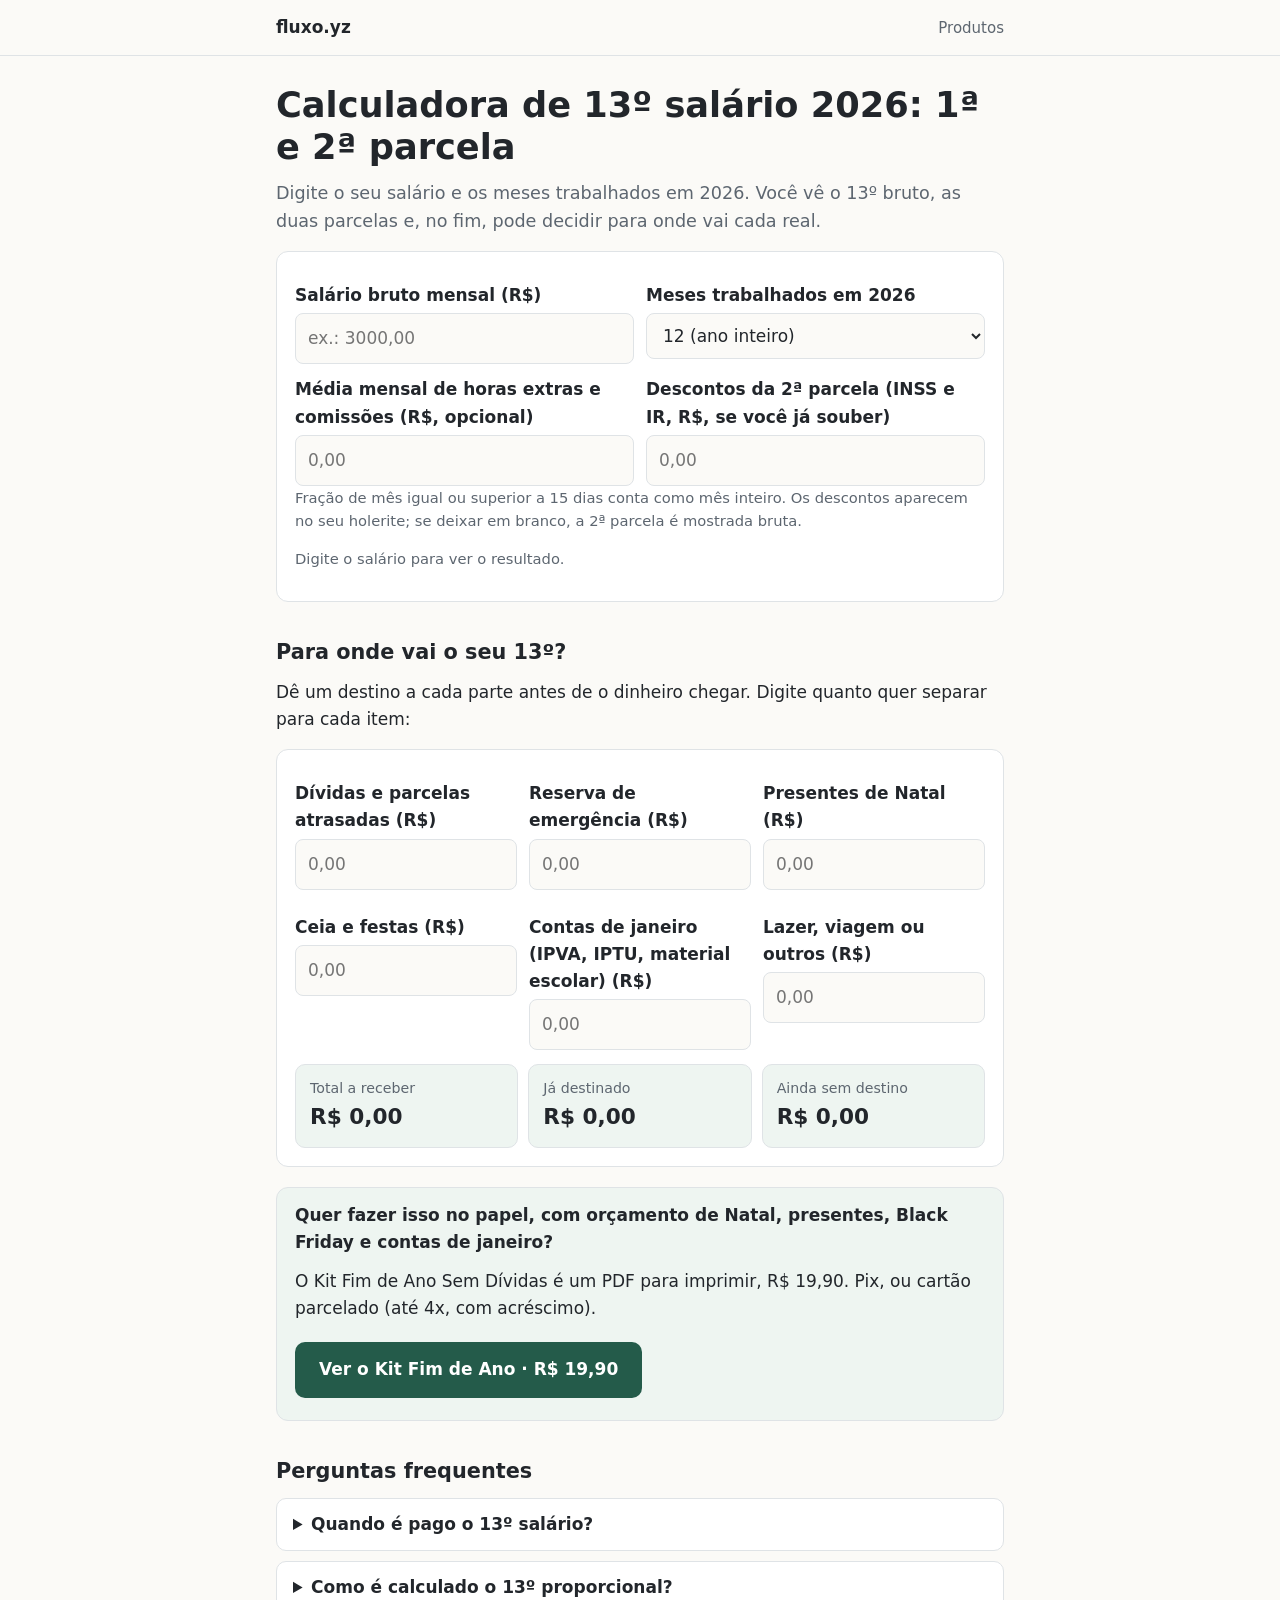
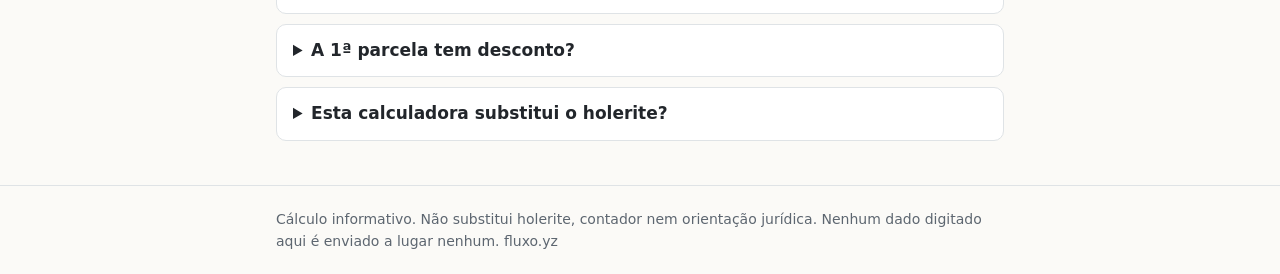
==== fluxo-yz/calculadora-13o-salario/index.html @ 0020564c "Publish fluxo.yz storefront: calculadora-13o-salario/index.html" ====
<!doctype html>
<html lang="pt-BR">
<head>
<meta charset="utf-8">
<meta name="viewport" content="width=device-width,initial-scale=1">
<title>Calculadora de 13º Salário 2026: 1ª e 2ª parcela | fluxo.yz</title>
<meta name="description" content="Calcule o seu 13º salário de 2026: valor bruto proporcional, 1ª parcela (até 30 de novembro) e 2ª parcela (até 20 de dezembro). Depois, decida para onde vai cada real.">
<link rel="canonical" href="https://studiozanoni.github.io/fluxo-yz/calculadora-13o-salario/">
<meta property="og:type" content="website"><meta property="og:locale" content="pt_BR">
<meta property="og:title" content="Calculadora de 13º Salário 2026: 1ª e 2ª parcela">
<meta property="og:description" content="Calcule o 13º, veja as duas parcelas e decida para onde vai cada real antes de o dinheiro chegar.">
<style>
:root{--bg:#fbfaf7;--fg:#22262b;--muted:#5d6670;--line:#dfe3e6;--accent:#245b4a;--accent-fg:#fff;--card:#fff;--soft:#eef5f1;--warn:#8a5a00}
@media (prefers-color-scheme:dark){:root{--bg:#14181a;--fg:#eceff1;--muted:#a9b3ba;--line:#2c3438;--accent:#6fcf9f;--accent-fg:#0b1f16;--card:#1b2124;--soft:#1b2a24;--warn:#e3bf72}}
*{box-sizing:border-box}body{margin:0;background:var(--bg);color:var(--fg);font:17px/1.6 system-ui,-apple-system,"Segoe UI",Roboto,sans-serif}
.wrap{max-width:760px;margin:0 auto;padding:0 16px}header{border-bottom:1px solid var(--line)}
header .wrap{display:flex;gap:16px;align-items:center;justify-content:space-between;padding-top:14px;padding-bottom:14px;flex-wrap:wrap}
header a{color:var(--fg);text-decoration:none;font-weight:700}nav a{font-weight:500;color:var(--muted);margin-left:14px;font-size:15px}
h1{font-size:clamp(1.55rem,4.5vw,2.2rem);line-height:1.2;margin:28px 0 10px}h2{font-size:1.3rem;margin:34px 0 10px}
p{margin:0 0 12px}.lead{font-size:1.1rem;color:var(--muted)}
.card{background:var(--card);border:1px solid var(--line);border-radius:12px;padding:18px;margin:16px 0}
label{display:block;font-weight:600;margin:12px 0 4px}input,select{width:100%;padding:11px 12px;font:inherit;color:var(--fg);background:var(--bg);border:1px solid var(--line);border-radius:8px}
.row{display:grid;gap:12px;grid-template-columns:repeat(auto-fit,minmax(200px,1fr))}
.result{display:grid;gap:10px;grid-template-columns:repeat(auto-fit,minmax(200px,1fr));margin-top:14px}
.res{background:var(--soft);border:1px solid var(--line);border-radius:10px;padding:12px 14px}.res small{display:block;color:var(--muted)}.res b{font-size:1.35rem}
.hint{font-size:.92rem;color:var(--muted)}.warn{color:var(--warn);font-weight:600}
.cta{display:inline-block;background:var(--accent);color:var(--accent-fg);padding:14px 24px;border-radius:10px;font-weight:700;text-decoration:none;margin:8px 0}
.box{background:var(--soft);border:1px solid var(--line);border-radius:12px;padding:14px 18px;margin:20px 0}
details{background:var(--card);border:1px solid var(--line);border-radius:10px;padding:12px 16px;margin-bottom:10px}summary{cursor:pointer;font-weight:600}
footer{border-top:1px solid var(--line);margin-top:44px;padding:22px 0;color:var(--muted);font-size:14px}
</style>
<script type="application/ld+json">{"@context":"https://schema.org","@type":"FAQPage","mainEntity":[
{"@type":"Question","name":"Quando é pago o 13º salário?","acceptedAnswer":{"@type":"Answer","text":"A 1ª parcela pode ser paga entre fevereiro e 30 de novembro. A 2ª parcela deve ser paga até 20 de dezembro."}},
{"@type":"Question","name":"Como calcular o 13º proporcional?","acceptedAnswer":{"@type":"Answer","text":"Divide-se o salário por 12 e multiplica-se pelo número de meses trabalhados no ano. Fração igual ou superior a 15 dias conta como mês inteiro."}},
{"@type":"Question","name":"A 1ª parcela tem desconto?","acceptedAnswer":{"@type":"Answer","text":"Não. A 1ª parcela corresponde a metade do valor bruto, sem descontos de INSS ou imposto de renda. Os descontos incidem na 2ª parcela."}}]}</script>
</head>
<body>
<header><div class="wrap"><a href="../">fluxo.yz</a><nav><a href="../produtos/">Produtos</a></nav></div></header>
<main class="wrap">
<h1>Calculadora de 13º salário 2026: 1ª e 2ª parcela</h1>
<p class="lead">Digite o seu salário e os meses trabalhados em 2026. Você vê o 13º bruto, as duas parcelas e, no fim, pode decidir para onde vai cada real.</p>

<div class="card" id="calc">
  <div class="row">
    <div><label for="sal">Salário bruto mensal (R$)</label><input id="sal" inputmode="decimal" placeholder="ex.: 3000,00"></div>
    <div><label for="mes">Meses trabalhados em 2026</label>
      <select id="mes"></select></div>
  </div>
  <div class="row">
    <div><label for="var">Média mensal de horas extras e comissões (R$, opcional)</label><input id="var" inputmode="decimal" placeholder="0,00"></div>
    <div><label for="desc">Descontos da 2ª parcela (INSS e IR, R$, se você já souber)</label><input id="desc" inputmode="decimal" placeholder="0,00"></div>
  </div>
  <p class="hint">Fração de mês igual ou superior a 15 dias conta como mês inteiro. Os descontos aparecem no seu holerite; se deixar em branco, a 2ª parcela é mostrada bruta.</p>
  <div class="result" id="res" aria-live="polite"></div>
</div>

<h2>Para onde vai o seu 13º?</h2>
<p>Dê um destino a cada parte antes de o dinheiro chegar. Digite quanto quer separar para cada item:</p>
<div class="card" id="alloc">
  <div class="row" id="items"></div>
  <div class="result" id="allocres" aria-live="polite"></div>
</div>

<div class="box">
  <p><strong>Quer fazer isso no papel, com orçamento de Natal, presentes, Black Friday e contas de janeiro?</strong></p>
  <p>O Kit Fim de Ano Sem Dívidas é um PDF para imprimir, R$ 19,90. Pix, ou cartão parcelado (até 4x, com acréscimo).</p>
  <a class="cta" href="https://pay.kiwify.com.br/gpDDOzI?utm_source=calculadora&utm_medium=site&utm_campaign=13o-2026&utm_content=resultado">Ver o Kit Fim de Ano · R$ 19,90</a>
</div>

<h2>Perguntas frequentes</h2>
<details><summary>Quando é pago o 13º salário?</summary><p>A 1ª parcela pode ser paga entre fevereiro e 30 de novembro. A 2ª parcela deve ser paga até 20 de dezembro.</p></details>
<details><summary>Como é calculado o 13º proporcional?</summary><p>Divide-se o salário por 12 e multiplica-se pelos meses trabalhados no ano. Fração de 15 dias ou mais conta como mês inteiro.</p></details>
<details><summary>A 1ª parcela tem desconto?</summary><p>Não. Ela é metade do valor bruto, sem INSS nem imposto de renda. Os descontos entram na 2ª parcela.</p></details>
<details><summary>Esta calculadora substitui o holerite?</summary><p>Não. Ela mostra valores brutos e usa os descontos que você informar. O valor oficial é o do seu holerite ou do contador.</p></details>
</main>
<footer><div class="wrap">Cálculo informativo. Não substitui holerite, contador nem orientação jurídica. Nenhum dado digitado aqui é enviado a lugar nenhum. fluxo.yz</div></footer>
<script>
(function(){
var $=function(i){return document.getElementById(i)};
var fmt=function(v){return v.toLocaleString('pt-BR',{style:'currency',currency:'BRL'})};
var num=function(s){s=(s||'').toString().trim().replace(/[^0-9.,]/g,'');if(s.indexOf(',')>-1){s=s.replace(/\./g,'').replace(',','.')}else if(/^\d{1,3}(\.\d{3})+$/.test(s)){s=s.replace(/\./g,'')}var n=parseFloat(s);return isNaN(n)||n<0?0:n};
var sel=$('mes');for(var m=12;m>=1;m--){var o=document.createElement('option');o.value=m;o.textContent=m+(m===12?' (ano inteiro)':m===1?' mês':' meses');sel.appendChild(o)}
function calc(){
  var base=num($('sal').value)+num($('var').value), meses=parseInt($('mes').value,10);
  var bruto=base/12*meses, p1=bruto/2, p2b=bruto-p1, d=Math.min(num($('desc').value),p2b), p2l=p2b-d, total=p1+p2l;
  $('res').innerHTML=base>0?
    '<div class="res"><small>13º bruto</small><b>'+fmt(bruto)+'</b></div>'+
    '<div class="res"><small>1ª parcela (até 30/11, sem descontos)</small><b>'+fmt(p1)+'</b></div>'+
    '<div class="res"><small>2ª parcela (até 20/12)'+(d>0?', após descontos':', bruta')+'</small><b>'+fmt(p2l)+'</b></div>'+
    '<div class="res"><small>Total a receber</small><b>'+fmt(total)+'</b></div>':
    '<p class="hint">Digite o salário para ver o resultado.</p>';
  alloc(total);return total;
}
var names=['Dívidas e parcelas atrasadas','Reserva de emergência','Presentes de Natal','Ceia e festas','Contas de janeiro (IPVA, IPTU, material escolar)','Lazer, viagem ou outros'];
var box=$('items');names.forEach(function(n,i){var d=document.createElement('div');d.innerHTML='<label for="a'+i+'">'+n+' (R$)</label><input id="a'+i+'" inputmode="decimal" placeholder="0,00">';box.appendChild(d)});
function alloc(total){
  var used=0;names.forEach(function(n,i){used+=num($('a'+i).value)});
  var left=total-used;
  $('allocres').innerHTML='<div class="res"><small>Total a receber</small><b>'+fmt(total)+'</b></div><div class="res"><small>Já destinado</small><b>'+fmt(used)+'</b></div>'+
    '<div class="res"><small>'+(left<0?'Passou do 13º em':'Ainda sem destino')+'</small><b class="'+(left<0?'warn':'')+'">'+fmt(Math.abs(left))+'</b></div>';
}
document.addEventListener('input',function(){var t=calc();});
calc();
})();
</script>
</body>
</html>
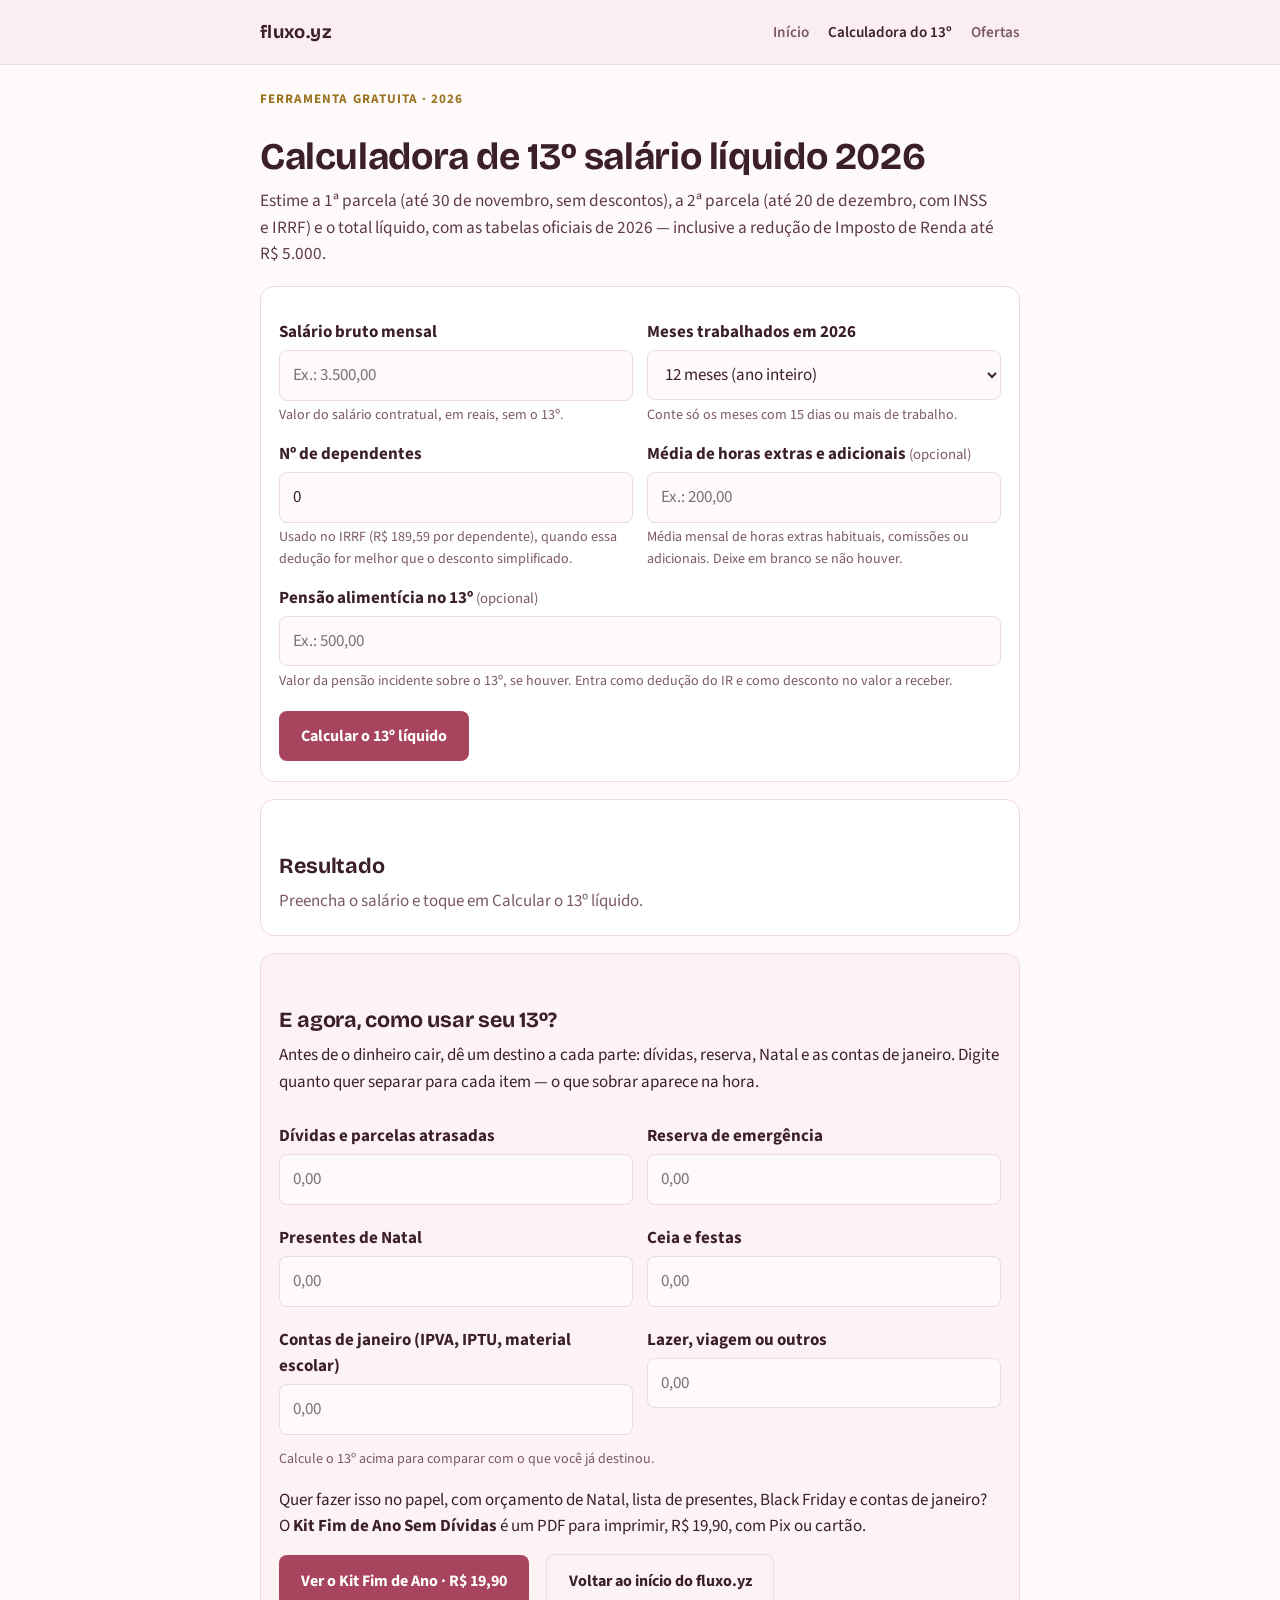
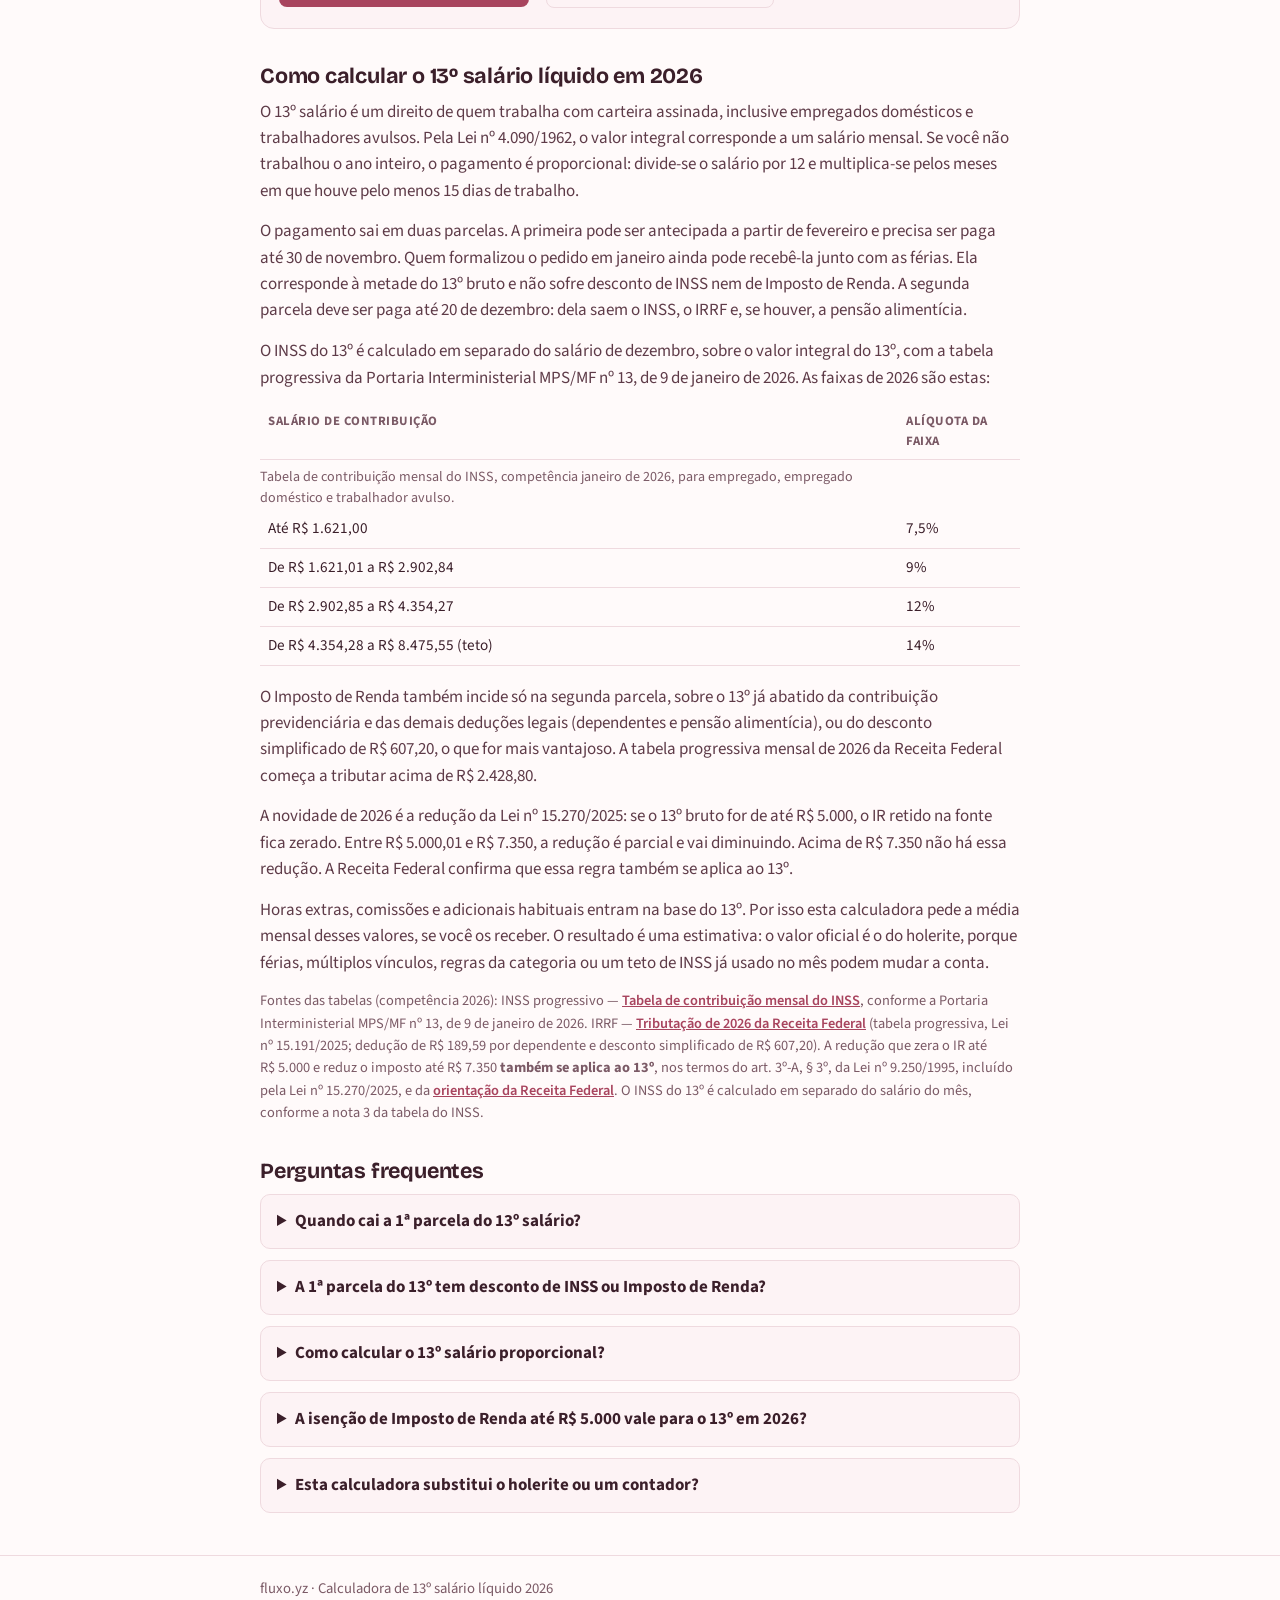
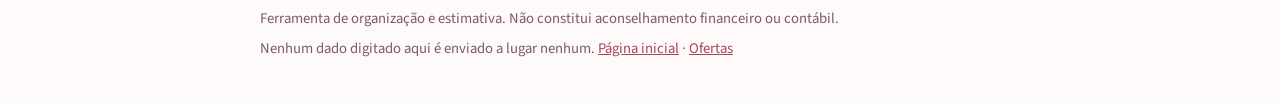
==== commit ad60f801: "Add calculadora de 13º líquido 2026, sitemap e robots.txt Reescreve a calculadora com INSS/IRRF 2026" ====
--- a/fluxo-yz/calculadora-13o-salario/index.html
+++ b/fluxo-yz/calculadora-13o-salario/index.html
@@ -1,107 +1,664 @@
-<!doctype html>
+<!DOCTYPE html>
 <html lang="pt-BR">
 <head>
-<meta charset="utf-8">
-<meta name="viewport" content="width=device-width,initial-scale=1">
-<title>Calculadora de 13º Salário 2026: 1ª e 2ª parcela | fluxo.yz</title>
-<meta name="description" content="Calcule o seu 13º salário de 2026: valor bruto proporcional, 1ª parcela (até 30 de novembro) e 2ª parcela (até 20 de dezembro). Depois, decida para onde vai cada real.">
-<link rel="canonical" href="https://studiozanoni.github.io/fluxo-yz/calculadora-13o-salario/">
-<meta property="og:type" content="website"><meta property="og:locale" content="pt_BR">
-<meta property="og:title" content="Calculadora de 13º Salário 2026: 1ª e 2ª parcela">
-<meta property="og:description" content="Calcule o 13º, veja as duas parcelas e decida para onde vai cada real antes de o dinheiro chegar.">
-<style>
-:root{--bg:#fbfaf7;--fg:#22262b;--muted:#5d6670;--line:#dfe3e6;--accent:#245b4a;--accent-fg:#fff;--card:#fff;--soft:#eef5f1;--warn:#8a5a00}
-@media (prefers-color-scheme:dark){:root{--bg:#14181a;--fg:#eceff1;--muted:#a9b3ba;--line:#2c3438;--accent:#6fcf9f;--accent-fg:#0b1f16;--card:#1b2124;--soft:#1b2a24;--warn:#e3bf72}}
-*{box-sizing:border-box}body{margin:0;background:var(--bg);color:var(--fg);font:17px/1.6 system-ui,-apple-system,"Segoe UI",Roboto,sans-serif}
-.wrap{max-width:760px;margin:0 auto;padding:0 16px}header{border-bottom:1px solid var(--line)}
-header .wrap{display:flex;gap:16px;align-items:center;justify-content:space-between;padding-top:14px;padding-bottom:14px;flex-wrap:wrap}
-header a{color:var(--fg);text-decoration:none;font-weight:700}nav a{font-weight:500;color:var(--muted);margin-left:14px;font-size:15px}
-h1{font-size:clamp(1.55rem,4.5vw,2.2rem);line-height:1.2;margin:28px 0 10px}h2{font-size:1.3rem;margin:34px 0 10px}
-p{margin:0 0 12px}.lead{font-size:1.1rem;color:var(--muted)}
-.card{background:var(--card);border:1px solid var(--line);border-radius:12px;padding:18px;margin:16px 0}
-label{display:block;font-weight:600;margin:12px 0 4px}input,select{width:100%;padding:11px 12px;font:inherit;color:var(--fg);background:var(--bg);border:1px solid var(--line);border-radius:8px}
-.row{display:grid;gap:12px;grid-template-columns:repeat(auto-fit,minmax(200px,1fr))}
-.result{display:grid;gap:10px;grid-template-columns:repeat(auto-fit,minmax(200px,1fr));margin-top:14px}
-.res{background:var(--soft);border:1px solid var(--line);border-radius:10px;padding:12px 14px}.res small{display:block;color:var(--muted)}.res b{font-size:1.35rem}
-.hint{font-size:.92rem;color:var(--muted)}.warn{color:var(--warn);font-weight:600}
-.cta{display:inline-block;background:var(--accent);color:var(--accent-fg);padding:14px 24px;border-radius:10px;font-weight:700;text-decoration:none;margin:8px 0}
-.box{background:var(--soft);border:1px solid var(--line);border-radius:12px;padding:14px 18px;margin:20px 0}
-details{background:var(--card);border:1px solid var(--line);border-radius:10px;padding:12px 16px;margin-bottom:10px}summary{cursor:pointer;font-weight:600}
-footer{border-top:1px solid var(--line);margin-top:44px;padding:22px 0;color:var(--muted);font-size:14px}
-</style>
-<script type="application/ld+json">{"@context":"https://schema.org","@type":"FAQPage","mainEntity":[
-{"@type":"Question","name":"Quando é pago o 13º salário?","acceptedAnswer":{"@type":"Answer","text":"A 1ª parcela pode ser paga entre fevereiro e 30 de novembro. A 2ª parcela deve ser paga até 20 de dezembro."}},
-{"@type":"Question","name":"Como calcular o 13º proporcional?","acceptedAnswer":{"@type":"Answer","text":"Divide-se o salário por 12 e multiplica-se pelo número de meses trabalhados no ano. Fração igual ou superior a 15 dias conta como mês inteiro."}},
-{"@type":"Question","name":"A 1ª parcela tem desconto?","acceptedAnswer":{"@type":"Answer","text":"Não. A 1ª parcela corresponde a metade do valor bruto, sem descontos de INSS ou imposto de renda. Os descontos incidem na 2ª parcela."}}]}</script>
+  <meta charset="utf-8">
+  <meta name="viewport" content="width=device-width, initial-scale=1, viewport-fit=cover">
+  <title>Calculadora de 13º salário líquido 2026 — fluxo.yz</title>
+  <meta name="description" content="Calcule grátis o 13º salário líquido de 2026: 1ª parcela até 30/11, 2ª parcela até 20/12, com INSS e IRRF das tabelas oficiais, inclusive a isenção de IR até R$ 5.000.">
+  <link rel="canonical" href="https://studiozanoni.github.io/fluxo-yz/calculadora-13o-salario/">
+  <meta name="robots" content="index,follow">
+  <meta name="theme-color" content="#a8445e">
+  <meta property="og:type" content="website">
+  <meta property="og:locale" content="pt_BR">
+  <meta property="og:site_name" content="fluxo.yz">
+  <meta property="og:title" content="Calculadora de 13º salário líquido 2026 — fluxo.yz">
+  <meta property="og:description" content="Calcule grátis o 13º líquido de 2026: as duas parcelas, o INSS e o IRRF das tabelas oficiais, com a isenção de IR até R$ 5.000.">
+  <meta property="og:url" content="https://studiozanoni.github.io/fluxo-yz/calculadora-13o-salario/">
+  <meta name="twitter:card" content="summary">
+  <meta name="twitter:title" content="Calculadora de 13º salário líquido 2026 — fluxo.yz">
+  <meta name="twitter:description" content="Calcule grátis o 13º líquido de 2026: 1ª e 2ª parcela, INSS e IRRF das tabelas oficiais.">
+  <link rel="stylesheet" href="https://fonts.googleapis.com/css2?family=Bricolage+Grotesque:wght@600;700&family=Source+Sans+3:wght@400;600;700&display=swap">
+  <script type="application/ld+json">
+  {
+    "@context": "https://schema.org",
+    "@type": "FAQPage",
+    "mainEntity": [
+      {
+        "@type": "Question",
+        "name": "Quando cai a 1ª parcela do 13º salário?",
+        "acceptedAnswer": {
+          "@type": "Answer",
+          "text": "A primeira parcela pode ser paga a partir de fevereiro e precisa ser depositada até 30 de novembro. A segunda parcela deve ser paga até 20 de dezembro."
+        }
+      },
+      {
+        "@type": "Question",
+        "name": "A 1ª parcela do 13º tem desconto de INSS ou Imposto de Renda?",
+        "acceptedAnswer": {
+          "@type": "Answer",
+          "text": "Não. A primeira parcela é metade do 13º bruto, sem desconto de INSS nem de Imposto de Renda. O INSS, o IRRF e, se houver, a pensão alimentícia incidem na segunda parcela."
+        }
+      },
+      {
+        "@type": "Question",
+        "name": "Como calcular o 13º salário proporcional?",
+        "acceptedAnswer": {
+          "@type": "Answer",
+          "text": "Divida o salário bruto mensal (incluindo a média de horas extras e adicionais habituais) por 12 e multiplique pelos meses trabalhados no ano. Só entra o mês em que você trabalhou 15 dias ou mais."
+        }
+      },
+      {
+        "@type": "Question",
+        "name": "A isenção de Imposto de Renda até R$ 5.000 vale para o 13º em 2026?",
+        "acceptedAnswer": {
+          "@type": "Answer",
+          "text": "Sim. A redução da Lei nº 15.270/2025 também se aplica ao Imposto de Renda retido no 13º. Se o 13º bruto for de até R$ 5.000, o IRRF fica zerado. Entre R$ 5.000,01 e R$ 7.350 a redução é parcial; acima de R$ 7.350 não há essa redução."
+        }
+      },
+      {
+        "@type": "Question",
+        "name": "Esta calculadora substitui o holerite ou um contador?",
+        "acceptedAnswer": {
+          "@type": "Answer",
+          "text": "Não. Ela é uma ferramenta de organização e estimativa. Não constitui aconselhamento financeiro ou contábil. O valor oficial é o do seu holerite ou o informado pelo empregador."
+        }
+      }
+    ]
+  }
+  </script>
+  <style>
+    :root {
+      --bg: #fffafa;
+      --surface: #fdf3f5;
+      --fg: #3b1f2a;
+      --muted: #7b5a66;
+      --line: #efdadf;
+      --hero: #fbeef0;
+      --gold: #9a7421;
+      --gold-soft: #f6ead0;
+      --btn: #a8445e;
+      --btn-fg: #ffffff;
+      --lead: #5e3b48;
+      --meta: #8a6572;
+      --card: #ffffff;
+      --ok: #2c6b4a;
+      --warn: #8a5a00;
+      --font-display: "Bricolage Grotesque", "Segoe UI", system-ui, sans-serif;
+      --font-body: "Source Sans 3", "Segoe UI", system-ui, sans-serif;
+    }
+    @media (prefers-color-scheme: dark) {
+      :root:not([data-theme="light"]) {
+        --bg: #1c1116;
+        --surface: #2a1a22;
+        --fg: #f8edf0;
+        --muted: #c4a3ae;
+        --line: #42272f;
+        --hero: #2a1a22;
+        --gold: #e3bf72;
+        --gold-soft: #3b2d16;
+        --btn: #e58aa3;
+        --btn-fg: #2a1019;
+        --lead: #e0c5cd;
+        --meta: #b99aa5;
+        --card: #24151c;
+        --ok: #8ed0ae;
+        --warn: #e3bf72;
+        color-scheme: dark;
+      }
+    }
+    * { box-sizing: border-box; }
+    html { scroll-behavior: smooth; }
+    body {
+      margin: 0;
+      background: var(--bg);
+      color: var(--fg);
+      font: 17px/1.55 var(--font-body);
+      -webkit-font-smoothing: antialiased;
+    }
+    img { max-width: 100%; height: auto; }
+    a { color: var(--btn); }
+    a:hover { color: var(--fg); }
+    :focus-visible { outline: 3px solid var(--gold); outline-offset: 2px; }
+    .skip {
+      position: absolute; left: 0.75rem; top: -4rem; z-index: 100;
+      background: var(--btn); color: var(--btn-fg); padding: 0.6rem 1rem;
+      border-radius: 8px; text-decoration: none;
+    }
+    .skip:focus { top: 0.75rem; }
+    .wrap { width: min(760px, calc(100% - 2rem)); margin-inline: auto; }
+    header.top {
+      background: var(--hero);
+      border-bottom: 1px solid var(--line);
+    }
+    header.top .wrap {
+      display: flex; align-items: center; justify-content: space-between;
+      gap: 1rem; min-height: 4rem; flex-wrap: wrap;
+      padding-block: 0.7rem;
+    }
+    .brand {
+      font-family: var(--font-display);
+      font-weight: 700; font-size: 1.15rem;
+      text-decoration: none; color: var(--fg); letter-spacing: 0.02em;
+    }
+    nav a {
+      color: var(--muted); text-decoration: none; font-weight: 600;
+      font-size: 0.95rem; margin-left: 1rem;
+    }
+    nav a[aria-current="page"] { color: var(--fg); }
+    nav a:hover { color: var(--fg); }
+    h1, h2, h3 {
+      font-family: var(--font-display);
+      letter-spacing: -0.01em; line-height: 1.15; text-wrap: balance;
+      margin: 0 0 0.6rem;
+    }
+    h1 { font-size: clamp(1.7rem, 5vw, 2.35rem); margin-top: 1.6rem; }
+    h2 { font-size: 1.35rem; margin-top: 2.2rem; }
+    p { margin: 0 0 0.9rem; }
+    .eyebrow {
+      margin: 1.5rem 0 0; font-size: 0.82rem; font-weight: 700;
+      letter-spacing: 0.08em; text-transform: uppercase; color: var(--gold);
+    }
+    .lead { font-size: 1.08rem; color: var(--lead); max-width: 46rem; }
+    .card, .result-card, .box {
+      background: var(--card);
+      border: 1px solid var(--line);
+      border-radius: 14px;
+      padding: 1.15rem 1.15rem 1.25rem;
+      margin: 1.1rem 0;
+    }
+    .box { background: var(--surface); }
+    label { display: block; font-weight: 700; margin: 0.85rem 0 0.3rem; }
+    .optional { font-weight: 400; color: var(--muted); font-size: 0.92rem; }
+    input, select {
+      width: 100%; padding: 0.7rem 0.8rem; font: inherit; color: var(--fg);
+      background: var(--bg); border: 1px solid var(--line); border-radius: 8px;
+    }
+    .hint { display: block; margin-top: 0.3rem; font-size: 0.88rem; color: var(--muted); }
+    .row { display: grid; gap: 0.4rem 0.9rem; grid-template-columns: 1fr; }
+    @media (min-width: 640px) { .row { grid-template-columns: 1fr 1fr; } }
+    .form-actions { margin-top: 1.15rem; }
+    .btn {
+      display: inline-block; background: var(--btn); color: var(--btn-fg);
+      font-family: var(--font-body); font-weight: 700; font-size: 1rem;
+      text-decoration: none; border: 0; border-radius: 8px;
+      padding: 0.85rem 1.35rem; cursor: pointer;
+    }
+    .btn:hover { filter: brightness(0.95); color: var(--btn-fg); }
+    .btn-ghost {
+      background: transparent; color: var(--fg);
+      border: 1px solid var(--line); margin-left: 0.5rem;
+    }
+    .erro { color: #9b1c2c; font-weight: 600; margin: 0.6rem 0 0; }
+    .result-rows { list-style: none; margin: 0; padding: 0; }
+    .result-rows li {
+      display: flex; justify-content: space-between; gap: 1rem;
+      align-items: baseline; padding: 0.7rem 0;
+      border-bottom: 1px solid var(--line);
+    }
+    .result-rows li[hidden] { display: none; }
+    .result-rows .label { color: var(--muted); }
+    .result-rows .label small { display: block; font-size: 0.82rem; font-weight: 400; }
+    .result-rows .val { font-family: var(--font-display); font-weight: 700; font-size: 1.15rem; white-space: nowrap; }
+    .result-rows .discount .val { color: var(--muted); }
+    .result-rows .highlight { background: var(--surface); margin: 0 -1.15rem; padding: 0.85rem 1.15rem; border-bottom: 1px solid var(--line); }
+    .result-rows .total { border-bottom: 0; padding-top: 0.95rem; }
+    .result-rows .total .val { font-size: 1.45rem; color: var(--ok); }
+    .breakdown { margin-top: 0.9rem; }
+    .breakdown summary { cursor: pointer; font-weight: 700; }
+    .breakdown p { margin: 0.6rem 0 0; color: var(--muted); font-size: 0.95rem; }
+    .placeholder { color: var(--muted); margin: 0; }
+    .prose p, .prose li { color: var(--lead); }
+    .prose ul { margin: 0 0 0.9rem; padding-left: 1.15rem; }
+    .tabela { width: 100%; border-collapse: collapse; font-size: 0.95rem; margin: 0.8rem 0 1.1rem; }
+    .tabela th, .tabela td { text-align: left; padding: 0.45rem 0.5rem; border-bottom: 1px solid var(--line); vertical-align: top; }
+    .tabela th { font-size: 0.8rem; text-transform: uppercase; letter-spacing: 0.04em; color: var(--muted); }
+    .source-note { font-size: 0.9rem; color: var(--muted); }
+    .source-note a { font-weight: 600; }
+    details.faq {
+      background: var(--surface); border: 1px solid var(--line);
+      border-radius: 10px; padding: 0.85rem 1rem; margin: 0 0 0.65rem;
+    }
+    details.faq summary { cursor: pointer; font-weight: 700; }
+    details.faq p { margin: 0.55rem 0 0; color: var(--muted); }
+    .cta-actions { display: flex; flex-wrap: wrap; gap: 0.6rem; align-items: center; }
+    footer {
+      border-top: 1px solid var(--line);
+      margin-top: 2.6rem; padding: 1.4rem 0 2.2rem;
+      color: var(--muted); font-size: 0.92rem;
+    }
+    footer p { margin: 0 0 0.45rem; }
+  </style>
 </head>
 <body>
-<header><div class="wrap"><a href="../">fluxo.yz</a><nav><a href="../produtos/">Produtos</a></nav></div></header>
-<main class="wrap">
-<h1>Calculadora de 13º salário 2026: 1ª e 2ª parcela</h1>
-<p class="lead">Digite o seu salário e os meses trabalhados em 2026. Você vê o 13º bruto, as duas parcelas e, no fim, pode decidir para onde vai cada real.</p>
-
-<div class="card" id="calc">
-  <div class="row">
-    <div><label for="sal">Salário bruto mensal (R$)</label><input id="sal" inputmode="decimal" placeholder="ex.: 3000,00"></div>
-    <div><label for="mes">Meses trabalhados em 2026</label>
-      <select id="mes"></select></div>
-  </div>
-  <div class="row">
-    <div><label for="var">Média mensal de horas extras e comissões (R$, opcional)</label><input id="var" inputmode="decimal" placeholder="0,00"></div>
-    <div><label for="desc">Descontos da 2ª parcela (INSS e IR, R$, se você já souber)</label><input id="desc" inputmode="decimal" placeholder="0,00"></div>
-  </div>
-  <p class="hint">Fração de mês igual ou superior a 15 dias conta como mês inteiro. Os descontos aparecem no seu holerite; se deixar em branco, a 2ª parcela é mostrada bruta.</p>
-  <div class="result" id="res" aria-live="polite"></div>
-</div>
-
-<h2>Para onde vai o seu 13º?</h2>
-<p>Dê um destino a cada parte antes de o dinheiro chegar. Digite quanto quer separar para cada item:</p>
-<div class="card" id="alloc">
-  <div class="row" id="items"></div>
-  <div class="result" id="allocres" aria-live="polite"></div>
-</div>
-
-<div class="box">
-  <p><strong>Quer fazer isso no papel, com orçamento de Natal, presentes, Black Friday e contas de janeiro?</strong></p>
-  <p>O Kit Fim de Ano Sem Dívidas é um PDF para imprimir, R$ 19,90. Pix, ou cartão parcelado (até 4x, com acréscimo).</p>
-  <a class="cta" href="https://pay.kiwify.com.br/gpDDOzI?utm_source=calculadora&utm_medium=site&utm_campaign=13o-2026&utm_content=resultado">Ver o Kit Fim de Ano · R$ 19,90</a>
-</div>
-
-<h2>Perguntas frequentes</h2>
-<details><summary>Quando é pago o 13º salário?</summary><p>A 1ª parcela pode ser paga entre fevereiro e 30 de novembro. A 2ª parcela deve ser paga até 20 de dezembro.</p></details>
-<details><summary>Como é calculado o 13º proporcional?</summary><p>Divide-se o salário por 12 e multiplica-se pelos meses trabalhados no ano. Fração de 15 dias ou mais conta como mês inteiro.</p></details>
-<details><summary>A 1ª parcela tem desconto?</summary><p>Não. Ela é metade do valor bruto, sem INSS nem imposto de renda. Os descontos entram na 2ª parcela.</p></details>
-<details><summary>Esta calculadora substitui o holerite?</summary><p>Não. Ela mostra valores brutos e usa os descontos que você informar. O valor oficial é o do seu holerite ou do contador.</p></details>
-</main>
-<footer><div class="wrap">Cálculo informativo. Não substitui holerite, contador nem orientação jurídica. Nenhum dado digitado aqui é enviado a lugar nenhum. fluxo.yz</div></footer>
-<script>
-(function(){
-var $=function(i){return document.getElementById(i)};
-var fmt=function(v){return v.toLocaleString('pt-BR',{style:'currency',currency:'BRL'})};
-var num=function(s){s=(s||'').toString().trim().replace(/[^0-9.,]/g,'');if(s.indexOf(',')>-1){s=s.replace(/\./g,'').replace(',','.')}else if(/^\d{1,3}(\.\d{3})+$/.test(s)){s=s.replace(/\./g,'')}var n=parseFloat(s);return isNaN(n)||n<0?0:n};
-var sel=$('mes');for(var m=12;m>=1;m--){var o=document.createElement('option');o.value=m;o.textContent=m+(m===12?' (ano inteiro)':m===1?' mês':' meses');sel.appendChild(o)}
-function calc(){
-  var base=num($('sal').value)+num($('var').value), meses=parseInt($('mes').value,10);
-  var bruto=base/12*meses, p1=bruto/2, p2b=bruto-p1, d=Math.min(num($('desc').value),p2b), p2l=p2b-d, total=p1+p2l;
-  $('res').innerHTML=base>0?
-    '<div class="res"><small>13º bruto</small><b>'+fmt(bruto)+'</b></div>'+
-    '<div class="res"><small>1ª parcela (até 30/11, sem descontos)</small><b>'+fmt(p1)+'</b></div>'+
-    '<div class="res"><small>2ª parcela (até 20/12)'+(d>0?', após descontos':', bruta')+'</small><b>'+fmt(p2l)+'</b></div>'+
-    '<div class="res"><small>Total a receber</small><b>'+fmt(total)+'</b></div>':
-    '<p class="hint">Digite o salário para ver o resultado.</p>';
-  alloc(total);return total;
+  <a class="skip" href="#conteudo">Ir para o conteúdo</a>
+  <header class="top">
+    <div class="wrap">
+      <a class="brand" href="../" aria-label="fluxo.yz, página inicial">fluxo.yz</a>
+      <nav aria-label="Principal">
+        <a href="../">Início</a>
+        <a href="./" aria-current="page">Calculadora do 13º</a>
+        <a href="../ofertas/">Ofertas</a>
+      </nav>
+    </div>
+  </header>
+
+  <main id="conteudo" class="wrap">
+    <p class="eyebrow">Ferramenta gratuita · 2026</p>
+    <h1>Calculadora de 13º salário líquido 2026</h1>
+    <p class="lead">Estime a 1ª parcela (até 30 de novembro, sem descontos), a 2ª parcela (até 20 de dezembro, com INSS e IRRF) e o total líquido, com as tabelas oficiais de 2026 — inclusive a redução de Imposto de Renda até R$&nbsp;5.000.</p>
+
+    <form class="card" id="form-13" novalidate>
+      <div class="row">
+        <div>
+          <label for="salario">Salário bruto mensal</label>
+          <input id="salario" name="salario" type="text" inputmode="decimal" autocomplete="off" required placeholder="Ex.: 3.500,00" aria-describedby="salario-hint">
+          <span class="hint" id="salario-hint">Valor do salário contratual, em reais, sem o 13º.</span>
+        </div>
+        <div>
+          <label for="meses">Meses trabalhados em 2026</label>
+          <select id="meses" name="meses" required>
+            <option value="1">1 mês</option>
+            <option value="2">2 meses</option>
+            <option value="3">3 meses</option>
+            <option value="4">4 meses</option>
+            <option value="5">5 meses</option>
+            <option value="6">6 meses</option>
+            <option value="7">7 meses</option>
+            <option value="8">8 meses</option>
+            <option value="9">9 meses</option>
+            <option value="10">10 meses</option>
+            <option value="11">11 meses</option>
+            <option value="12" selected>12 meses (ano inteiro)</option>
+          </select>
+          <span class="hint">Conte só os meses com 15 dias ou mais de trabalho.</span>
+        </div>
+      </div>
+      <div class="row">
+        <div>
+          <label for="dependentes">Nº de dependentes</label>
+          <input id="dependentes" name="dependentes" type="number" min="0" max="20" step="1" value="0" inputmode="numeric">
+          <span class="hint">Usado no IRRF (R$&nbsp;189,59 por dependente), quando essa dedução for melhor que o desconto simplificado.</span>
+        </div>
+        <div>
+          <label for="extras">Média de horas extras e adicionais <span class="optional">(opcional)</span></label>
+          <input id="extras" name="extras" type="text" inputmode="decimal" autocomplete="off" placeholder="Ex.: 200,00" aria-describedby="extras-hint">
+          <span class="hint" id="extras-hint">Média mensal de horas extras habituais, comissões ou adicionais. Deixe em branco se não houver.</span>
+        </div>
+      </div>
+      <div>
+        <label for="pensao">Pensão alimentícia no 13º <span class="optional">(opcional)</span></label>
+        <input id="pensao" name="pensao" type="text" inputmode="decimal" autocomplete="off" placeholder="Ex.: 500,00" aria-describedby="pensao-hint">
+        <span class="hint" id="pensao-hint">Valor da pensão incidente sobre o 13º, se houver. Entra como dedução do IR e como desconto no valor a receber.</span>
+      </div>
+      <p class="erro" id="erro" hidden></p>
+      <div class="form-actions">
+        <button class="btn" type="submit">Calcular o 13º líquido</button>
+      </div>
+    </form>
+
+    <section class="result-card" aria-live="polite">
+      <h2>Resultado</h2>
+      <p class="placeholder" id="placeholder">Preencha o salário e toque em Calcular o 13º líquido.</p>
+      <div id="resultado" hidden>
+        <ul class="result-rows">
+          <li>
+            <span class="label">13º bruto proporcional<small id="base-hint"></small></span>
+            <span class="val" id="out-bruto"></span>
+          </li>
+          <li>
+            <span class="label">1ª parcela<small>50% do bruto, sem descontos, até 30/11</small></span>
+            <span class="val" id="out-p1"></span>
+          </li>
+          <li class="discount">
+            <span class="label">INSS sobre o 13º integral</span>
+            <span class="val" id="out-inss"></span>
+          </li>
+          <li class="discount">
+            <span class="label">IRRF sobre o 13º integral<small id="irrf-hint"></small></span>
+            <span class="val" id="out-irrf"></span>
+          </li>
+          <li class="discount" id="linha-pensao" hidden>
+            <span class="label">Pensão alimentícia</span>
+            <span class="val" id="out-pensao"></span>
+          </li>
+          <li class="highlight">
+            <span class="label">2ª parcela<small>Bruto − 1ª parcela − INSS − IRRF − pensão, até 20/12</small></span>
+            <span class="val" id="out-p2"></span>
+          </li>
+          <li class="total">
+            <span class="label">13º líquido (1ª + 2ª)</span>
+            <span class="val" id="out-liq"></span>
+          </li>
+        </ul>
+        <details class="breakdown">
+          <summary>Como chegamos nesses valores</summary>
+          <p id="detalhes"></p>
+        </details>
+      </div>
+    </section>
+
+    <section class="box" id="agora" aria-label="E agora, como usar seu 13º?">
+      <h2>E agora, como usar seu 13º?</h2>
+      <p>Antes de o dinheiro cair, dê um destino a cada parte: dívidas, reserva, Natal e as contas de janeiro. Digite quanto quer separar para cada item — o que sobrar aparece na hora.</p>
+      <div class="row" id="alloc-items"></div>
+      <div id="allocres" style="margin-top:0.9rem"></div>
+      <p style="margin-top:1rem">Quer fazer isso no papel, com orçamento de Natal, lista de presentes, Black Friday e contas de janeiro? O <strong>Kit Fim de Ano Sem Dívidas</strong> é um PDF para imprimir, R$&nbsp;19,90, com Pix ou cartão.</p>
+      <div class="cta-actions">
+        <a class="btn" href="https://pay.kiwify.com.br/gpDDOzI?utm_source=calculadora&amp;utm_medium=site&amp;utm_campaign=13o-2026&amp;utm_content=resultado">Ver o Kit Fim de Ano · R$ 19,90</a>
+        <a class="btn btn-ghost" href="../">Voltar ao início do fluxo.yz</a>
+      </div>
+    </section>
+
+    <section class="prose" id="como-funciona">
+      <h2>Como calcular o 13º salário líquido em 2026</h2>
+      <p>O 13º salário é um direito de quem trabalha com carteira assinada, inclusive empregados domésticos e trabalhadores avulsos. Pela Lei nº 4.090/1962, o valor integral corresponde a um salário mensal. Se você não trabalhou o ano inteiro, o pagamento é proporcional: divide-se o salário por 12 e multiplica-se pelos meses em que houve pelo menos 15 dias de trabalho.</p>
+      <p>O pagamento sai em duas parcelas. A primeira pode ser antecipada a partir de fevereiro e precisa ser paga até 30 de novembro. Quem formalizou o pedido em janeiro ainda pode recebê-la junto com as férias. Ela corresponde à metade do 13º bruto e não sofre desconto de INSS nem de Imposto de Renda. A segunda parcela deve ser paga até 20 de dezembro: dela saem o INSS, o IRRF e, se houver, a pensão alimentícia.</p>
+      <p>O INSS do 13º é calculado em separado do salário de dezembro, sobre o valor integral do 13º, com a tabela progressiva da Portaria Interministerial MPS/MF nº 13, de 9 de janeiro de 2026. As faixas de 2026 são estas:</p>
+      <table class="tabela">
+        <caption class="hint" style="text-align:left;caption-side:bottom;margin:0.4rem 0 0">Tabela de contribuição mensal do INSS, competência janeiro de 2026, para empregado, empregado doméstico e trabalhador avulso.</caption>
+        <thead><tr><th>Salário de contribuição</th><th>Alíquota da faixa</th></tr></thead>
+        <tbody>
+          <tr><td>Até R$ 1.621,00</td><td>7,5%</td></tr>
+          <tr><td>De R$ 1.621,01 a R$ 2.902,84</td><td>9%</td></tr>
+          <tr><td>De R$ 2.902,85 a R$ 4.354,27</td><td>12%</td></tr>
+          <tr><td>De R$ 4.354,28 a R$ 8.475,55 (teto)</td><td>14%</td></tr>
+        </tbody>
+      </table>
+      <p>O Imposto de Renda também incide só na segunda parcela, sobre o 13º já abatido da contribuição previdenciária e das demais deduções legais (dependentes e pensão alimentícia), ou do desconto simplificado de R$&nbsp;607,20, o que for mais vantajoso. A tabela progressiva mensal de 2026 da Receita Federal começa a tributar acima de R$&nbsp;2.428,80.</p>
+      <p>A novidade de 2026 é a redução da Lei nº 15.270/2025: se o 13º bruto for de até R$&nbsp;5.000, o IR retido na fonte fica zerado. Entre R$&nbsp;5.000,01 e R$&nbsp;7.350, a redução é parcial e vai diminuindo. Acima de R$&nbsp;7.350 não há essa redução. A Receita Federal confirma que essa regra também se aplica ao 13º.</p>
+      <p>Horas extras, comissões e adicionais habituais entram na base do 13º. Por isso esta calculadora pede a média mensal desses valores, se você os receber. O resultado é uma estimativa: o valor oficial é o do holerite, porque férias, múltiplos vínculos, regras da categoria ou um teto de INSS já usado no mês podem mudar a conta.</p>
+    </section>
+
+    <p class="source-note">
+      Fontes das tabelas (competência 2026):
+      INSS progressivo —
+      <a href="https://www.gov.br/inss/pt-br/direitos-e-deveres/inscricao-e-contribuicao/tabela-de-contribuicao-mensal" rel="noopener noreferrer" target="_blank">Tabela de contribuição mensal do INSS</a>,
+      conforme a Portaria Interministerial MPS/MF nº 13, de 9 de janeiro de 2026.
+      IRRF —
+      <a href="https://www.gov.br/receitafederal/pt-br/assuntos/meu-imposto-de-renda/tabelas/2026" rel="noopener noreferrer" target="_blank">Tributação de 2026 da Receita Federal</a>
+      (tabela progressiva, Lei nº 15.191/2025; dedução de R$&nbsp;189,59 por dependente e desconto simplificado de R$&nbsp;607,20).
+      A redução que zera o IR até R$&nbsp;5.000 e reduz o imposto até R$&nbsp;7.350 <strong>também se aplica ao 13º</strong>, nos termos do art. 3º-A, § 3º, da Lei nº 9.250/1995, incluído pela Lei nº 15.270/2025, e da
+      <a href="https://www.gov.br/receitafederal/pt-br/assuntos/noticias/2025/dezembro/receita-federal-orienta-fontes-pagadoras-e-contribuintes-a-calcular-a-reducao-do-imposto-de-renda-a-partir-de-1o-de-janeiro-de-2026" rel="noopener noreferrer" target="_blank">orientação da Receita Federal</a>.
+      O INSS do 13º é calculado em separado do salário do mês, conforme a nota 3 da tabela do INSS.
+    </p>
+
+    <h2>Perguntas frequentes</h2>
+    <details class="faq"><summary>Quando cai a 1ª parcela do 13º salário?</summary><p>A primeira parcela pode ser paga a partir de fevereiro e precisa ser depositada até 30 de novembro. A segunda parcela deve ser paga até 20 de dezembro.</p></details>
+    <details class="faq"><summary>A 1ª parcela do 13º tem desconto de INSS ou Imposto de Renda?</summary><p>Não. A primeira parcela é metade do 13º bruto, sem desconto de INSS nem de Imposto de Renda. O INSS, o IRRF e, se houver, a pensão alimentícia incidem na segunda parcela.</p></details>
+    <details class="faq"><summary>Como calcular o 13º salário proporcional?</summary><p>Divida o salário bruto mensal (incluindo a média de horas extras e adicionais habituais) por 12 e multiplique pelos meses trabalhados no ano. Só entra o mês em que você trabalhou 15 dias ou mais.</p></details>
+    <details class="faq"><summary>A isenção de Imposto de Renda até R$ 5.000 vale para o 13º em 2026?</summary><p>Sim. A redução da Lei nº 15.270/2025 também se aplica ao Imposto de Renda retido no 13º. Se o 13º bruto for de até R$ 5.000, o IRRF fica zerado. Entre R$ 5.000,01 e R$ 7.350 a redução é parcial; acima de R$ 7.350 não há essa redução.</p></details>
+    <details class="faq"><summary>Esta calculadora substitui o holerite ou um contador?</summary><p>Não. Ela é uma ferramenta de organização e estimativa. Não constitui aconselhamento financeiro ou contábil. O valor oficial é o do seu holerite ou o informado pelo empregador.</p></details>
+  </main>
+
+  <footer>
+    <div class="wrap">
+      <p>fluxo.yz · Calculadora de 13º salário líquido 2026</p>
+      <p>Ferramenta de organização e estimativa. Não constitui aconselhamento financeiro ou contábil.</p>
+      <p>Nenhum dado digitado aqui é enviado a lugar nenhum. <a href="../">Página inicial</a> · <a href="../ofertas/">Ofertas</a></p>
+    </div>
+  </footer>
+
+  <script>
+  (function () {
+    "use strict";
+"use strict";
+
+var INSS_FAIXAS = [
+  { max: 1621.00, rate: 0.075 },
+  { max: 2902.84, rate: 0.09 },
+  { max: 4354.27, rate: 0.12 },
+  { max: 8475.55, rate: 0.14 }
+];
+var INSS_TETO = 8475.55;
+var IRRF_FAIXAS = [
+  { max: 2428.80, rate: 0, ded: 0 },
+  { max: 2826.65, rate: 0.075, ded: 182.16 },
+  { max: 3751.05, rate: 0.15, ded: 394.16 },
+  { max: 4664.68, rate: 0.225, ded: 675.49 },
+  { max: Infinity, rate: 0.275, ded: 908.73 }
+];
+var DED_DEPENDENTE = 189.59;
+var DESCONTO_SIMPLIFICADO = 607.20;
+var REDUCAO_ATE = 5000;
+var REDUCAO_TETO = 312.89;
+var REDUCAO_PARCIAL_ATE = 7350;
+var REDUCAO_CONST = 978.62;
+var REDUCAO_COEF = 0.133145;
+
+function arred(n) {
+  return Math.round(n * 100 + 1e-6) / 100;
 }
-var names=['Dívidas e parcelas atrasadas','Reserva de emergência','Presentes de Natal','Ceia e festas','Contas de janeiro (IPVA, IPTU, material escolar)','Lazer, viagem ou outros'];
-var box=$('items');names.forEach(function(n,i){var d=document.createElement('div');d.innerHTML='<label for="a'+i+'">'+n+' (R$)</label><input id="a'+i+'" inputmode="decimal" placeholder="0,00">';box.appendChild(d)});
-function alloc(total){
-  var used=0;names.forEach(function(n,i){used+=num($('a'+i).value)});
-  var left=total-used;
-  $('allocres').innerHTML='<div class="res"><small>Total a receber</small><b>'+fmt(total)+'</b></div><div class="res"><small>Já destinado</small><b>'+fmt(used)+'</b></div>'+
-    '<div class="res"><small>'+(left<0?'Passou do 13º em':'Ainda sem destino')+'</small><b class="'+(left<0?'warn':'')+'">'+fmt(Math.abs(left))+'</b></div>';
+
+function inssProgressivo(base) {
+  var b = Math.min(Math.max(base, 0), INSS_TETO);
+  var prev = 0;
+  var total = 0;
+  for (var i = 0; i < INSS_FAIXAS.length; i++) {
+    var f = INSS_FAIXAS[i];
+    if (b <= prev) break;
+    var fatia = Math.min(b, f.max) - prev;
+    total += fatia * f.rate;
+    prev = f.max;
+  }
+  return arred(total);
 }
-document.addEventListener('input',function(){var t=calc();});
-calc();
-})();
-</script>
+
+function irrfTabela(base) {
+  if (base <= 0) return 0;
+  for (var i = 0; i < IRRF_FAIXAS.length; i++) {
+    var f = IRRF_FAIXAS[i];
+    if (base <= f.max) {
+      return Math.max(0, arred(base * f.rate - f.ded));
+    }
+  }
+  return 0;
+}
+
+function reducaoIR(rendimento, imposto) {
+  if (imposto <= 0) return 0;
+  if (rendimento <= REDUCAO_ATE) {
+    return Math.min(imposto, REDUCAO_TETO);
+  }
+  if (rendimento <= REDUCAO_PARCIAL_ATE) {
+    var r = arred(REDUCAO_CONST - REDUCAO_COEF * rendimento);
+    return Math.max(0, Math.min(imposto, r));
+  }
+  return 0;
+}
+
+function calcular13(salario, meses, extras, dependentes, pensao) {
+  extras = extras || 0;
+  dependentes = dependentes || 0;
+  pensao = pensao || 0;
+  var baseRemuneracao = arred(salario + extras);
+  var bruto = arred(baseRemuneracao * (meses / 12));
+  var parcela1 = arred(bruto * 0.5);
+  var inss = inssProgressivo(bruto);
+  var deducaoLegal = arred(inss + dependentes * DED_DEPENDENTE + pensao);
+  var usouSimplificado = DESCONTO_SIMPLIFICADO > deducaoLegal;
+  var deducaoIR = usouSimplificado ? DESCONTO_SIMPLIFICADO : deducaoLegal;
+  var baseIR = Math.max(0, arred(bruto - deducaoIR));
+  var impostoTabela = irrfTabela(baseIR);
+  var reducao = reducaoIR(bruto, impostoTabela);
+  var irrf = arred(Math.max(0, impostoTabela - reducao));
+  var parcela2 = arred(bruto - parcela1 - inss - irrf - pensao);
+  var liquido = arred(parcela1 + parcela2);
+  return {
+    baseRemuneracao: baseRemuneracao,
+    bruto: bruto,
+    parcela1: parcela1,
+    inss: inss,
+    pensao: arred(pensao),
+    deducaoLegal: deducaoLegal,
+    usouSimplificado: usouSimplificado,
+    deducaoIR: deducaoIR,
+    baseIR: baseIR,
+    impostoTabela: impostoTabela,
+    reducao: reducao,
+    irrf: irrf,
+    parcela2: parcela2,
+    liquido: liquido,
+    meses: meses,
+    dependentes: dependentes
+  };
+}
+
+    window.calcular13 = calcular13;
+
+    function brl(n) {
+      return arred(n).toLocaleString("pt-BR", { style: "currency", currency: "BRL" });
+    }
+
+    function parseMoney(raw) {
+      if (raw == null) return 0;
+      var s = String(raw).trim();
+      if (!s) return 0;
+      s = s.replace(/\s/g, "").replace(/R\$\s?/i, "");
+      if (s.indexOf(",") !== -1 && s.indexOf(".") !== -1) {
+        s = s.replace(/\./g, "").replace(",", ".");
+      } else if (s.indexOf(",") !== -1) {
+        s = s.replace(",", ".");
+      } else if (/^\d{1,3}(\.\d{3})+$/.test(s)) {
+        s = s.replace(/\./g, "");
+      }
+      var n = Number(s);
+      return isFinite(n) ? n : NaN;
+    }
+
+    var form = document.getElementById("form-13");
+    var erro = document.getElementById("erro");
+    var placeholder = document.getElementById("placeholder");
+    var resultado = document.getElementById("resultado");
+    var ultimoLiquido = 0;
+
+    function mostrarErro(msg) {
+      erro.hidden = false;
+      erro.textContent = msg;
+      placeholder.hidden = false;
+      resultado.hidden = true;
+    }
+
+    function lerCampos() {
+      var salario = parseMoney(document.getElementById("salario").value);
+      var extrasRaw = document.getElementById("extras").value;
+      var extras = extrasRaw.trim() === "" ? 0 : parseMoney(extrasRaw);
+      var pensaoRaw = document.getElementById("pensao").value;
+      var pensao = pensaoRaw.trim() === "" ? 0 : parseMoney(pensaoRaw);
+      var meses = Number(document.getElementById("meses").value);
+      var dependentes = Number(document.getElementById("dependentes").value);
+      return { salario: salario, extras: extras, pensao: pensao, meses: meses, dependentes: dependentes };
+    }
+
+    function validar(c) {
+      if (!isFinite(c.salario) || c.salario <= 0) return "Informe um salário bruto válido, maior que zero.";
+      if (!isFinite(c.extras) || c.extras < 0) return "A média de horas extras ou adicionais precisa ser um valor válido, ou ficar em branco.";
+      if (!isFinite(c.pensao) || c.pensao < 0) return "A pensão alimentícia precisa ser um valor válido, ou ficar em branco.";
+      if (!isFinite(c.meses) || c.meses < 1 || c.meses > 12) return "Informe os meses trabalhados, de 1 a 12.";
+      if (!isFinite(c.dependentes) || c.dependentes < 0 || c.dependentes > 20 || c.dependentes !== Math.floor(c.dependentes)) return "Informe o número de dependentes como um inteiro entre 0 e 20.";
+      return "";
+    }
+
+    function render(c) {
+      var r = calcular13(c.salario, c.meses, c.extras, c.dependentes, c.pensao);
+      ultimoLiquido = r.liquido;
+      document.getElementById("out-bruto").textContent = brl(r.bruto);
+      document.getElementById("out-p1").textContent = brl(r.parcela1);
+      document.getElementById("out-inss").textContent = "− " + brl(r.inss);
+      document.getElementById("out-irrf").textContent = "− " + brl(r.irrf);
+      document.getElementById("out-p2").textContent = brl(r.parcela2);
+      document.getElementById("out-liq").textContent = brl(r.liquido);
+
+      var linhaPensao = document.getElementById("linha-pensao");
+      if (r.pensao > 0) {
+        linhaPensao.hidden = false;
+        document.getElementById("out-pensao").textContent = "− " + brl(r.pensao);
+      } else {
+        linhaPensao.hidden = true;
+      }
+
+      var baseTxt = "Salário de " + brl(c.salario);
+      if (c.extras > 0) baseTxt += " + média de " + brl(c.extras);
+      baseTxt += " × " + r.meses + "/12";
+      document.getElementById("base-hint").textContent = baseTxt;
+
+      var irrfHint = "";
+      if (r.irrf === 0 && r.reducao > 0) {
+        irrfHint = "Isento após a redução de 2026 (13º de até R$ 5.000, ou redução que zerou o imposto).";
+      } else if (r.reducao > 0) {
+        irrfHint = "Já com a redução parcial da Lei nº 15.270/2025: " + brl(r.reducao) + ".";
+      } else if (r.impostoTabela === 0) {
+        irrfHint = "Abaixo da faixa de incidência da tabela progressiva.";
+      }
+      document.getElementById("irrf-hint").textContent = irrfHint;
+
+      var dedTxt = r.usouSimplificado
+        ? "desconto simplificado de " + brl(DESCONTO_SIMPLIFICADO) + " (mais vantajoso do que as deduções legais)"
+        : "deduções legais de " + brl(r.deducaoIR) + " (INSS" + (r.dependentes ? " + " + r.dependentes + " dependente(s)" : "") + (r.pensao ? " + pensão" : "") + ", maior que o simplificado)";
+
+      document.getElementById("detalhes").textContent =
+        "Base da remuneração: " + brl(r.baseRemuneracao) + ". " +
+        "13º bruto = base × " + r.meses + "/12 = " + brl(r.bruto) + ". " +
+        "INSS pela tabela progressiva de 2026, com teto de R$ 8.475,55, calculado só sobre o 13º: " + brl(r.inss) + ". " +
+        "Base do IRRF: " + brl(r.bruto) + " − " + dedTxt + " = " + brl(r.baseIR) + ". " +
+        "Imposto pela tabela progressiva: " + brl(r.impostoTabela) + ". " +
+        "Redução da Lei nº 15.270/2025, aplicada sobre o 13º bruto: " + brl(r.reducao) + ". " +
+        "IRRF final: " + brl(r.irrf) + ". " +
+        (r.pensao ? "Pensão descontada no pagamento: " + brl(r.pensao) + ". " : "") +
+        "2ª parcela = " + brl(r.bruto) + " − " + brl(r.parcela1) + " − " + brl(r.inss) + " − " + brl(r.irrf) + (r.pensao ? " − " + brl(r.pensao) : "") + " = " + brl(r.parcela2) + ".";
+
+      erro.hidden = true;
+      placeholder.hidden = true;
+      resultado.hidden = false;
+      atualizarAlocacao();
+    }
+
+    form.addEventListener("submit", function (ev) {
+      ev.preventDefault();
+      var c = lerCampos();
+      var msg = validar(c);
+      if (msg) { mostrarErro(msg); return; }
+      render(c);
+      document.getElementById("resultado").scrollIntoView({ behavior: "smooth", block: "nearest" });
+    });
+
+    var nomes = [
+      "Dívidas e parcelas atrasadas",
+      "Reserva de emergência",
+      "Presentes de Natal",
+      "Ceia e festas",
+      "Contas de janeiro (IPVA, IPTU, material escolar)",
+      "Lazer, viagem ou outros"
+    ];
+    var box = document.getElementById("alloc-items");
+    nomes.forEach(function (n, i) {
+      var d = document.createElement("div");
+      d.innerHTML = '<label for="a' + i + '">' + n + '</label><input id="a' + i + '" inputmode="decimal" placeholder="0,00" aria-label="' + n + '">';
+      box.appendChild(d);
+    });
+
+    function atualizarAlocacao() {
+      var used = 0;
+      nomes.forEach(function (n, i) { used += parseMoney(document.getElementById("a" + i).value) || 0; });
+      used = arred(used);
+      var left = arred(ultimoLiquido - used);
+      var out = document.getElementById("allocres");
+      if (ultimoLiquido <= 0 && used <= 0) {
+        out.innerHTML = '<p class="hint">Calcule o 13º acima para comparar com o que você já destinou.</p>';
+        return;
+      }
+      var warn = left < 0;
+      out.innerHTML =
+        '<ul class="result-rows">' +
+        '<li><span class="label">13º líquido estimado</span><span class="val">' + brl(ultimoLiquido) + '</span></li>' +
+        '<li><span class="label">Já destinado</span><span class="val">' + brl(used) + '</span></li>' +
+        '<li class="total"><span class="label">' + (warn ? "Passou do 13º em" : "Ainda sem destino") + '</span>' +
+        '<span class="val" style="' + (warn ? "color:var(--warn)" : "") + '">' + brl(Math.abs(left)) + '</span></li>' +
+        '</ul>';
+    }
+
+    document.getElementById("alloc-items").addEventListener("input", atualizarAlocacao);
+    atualizarAlocacao();
+  })();
+  </script>
 </body>
 </html>
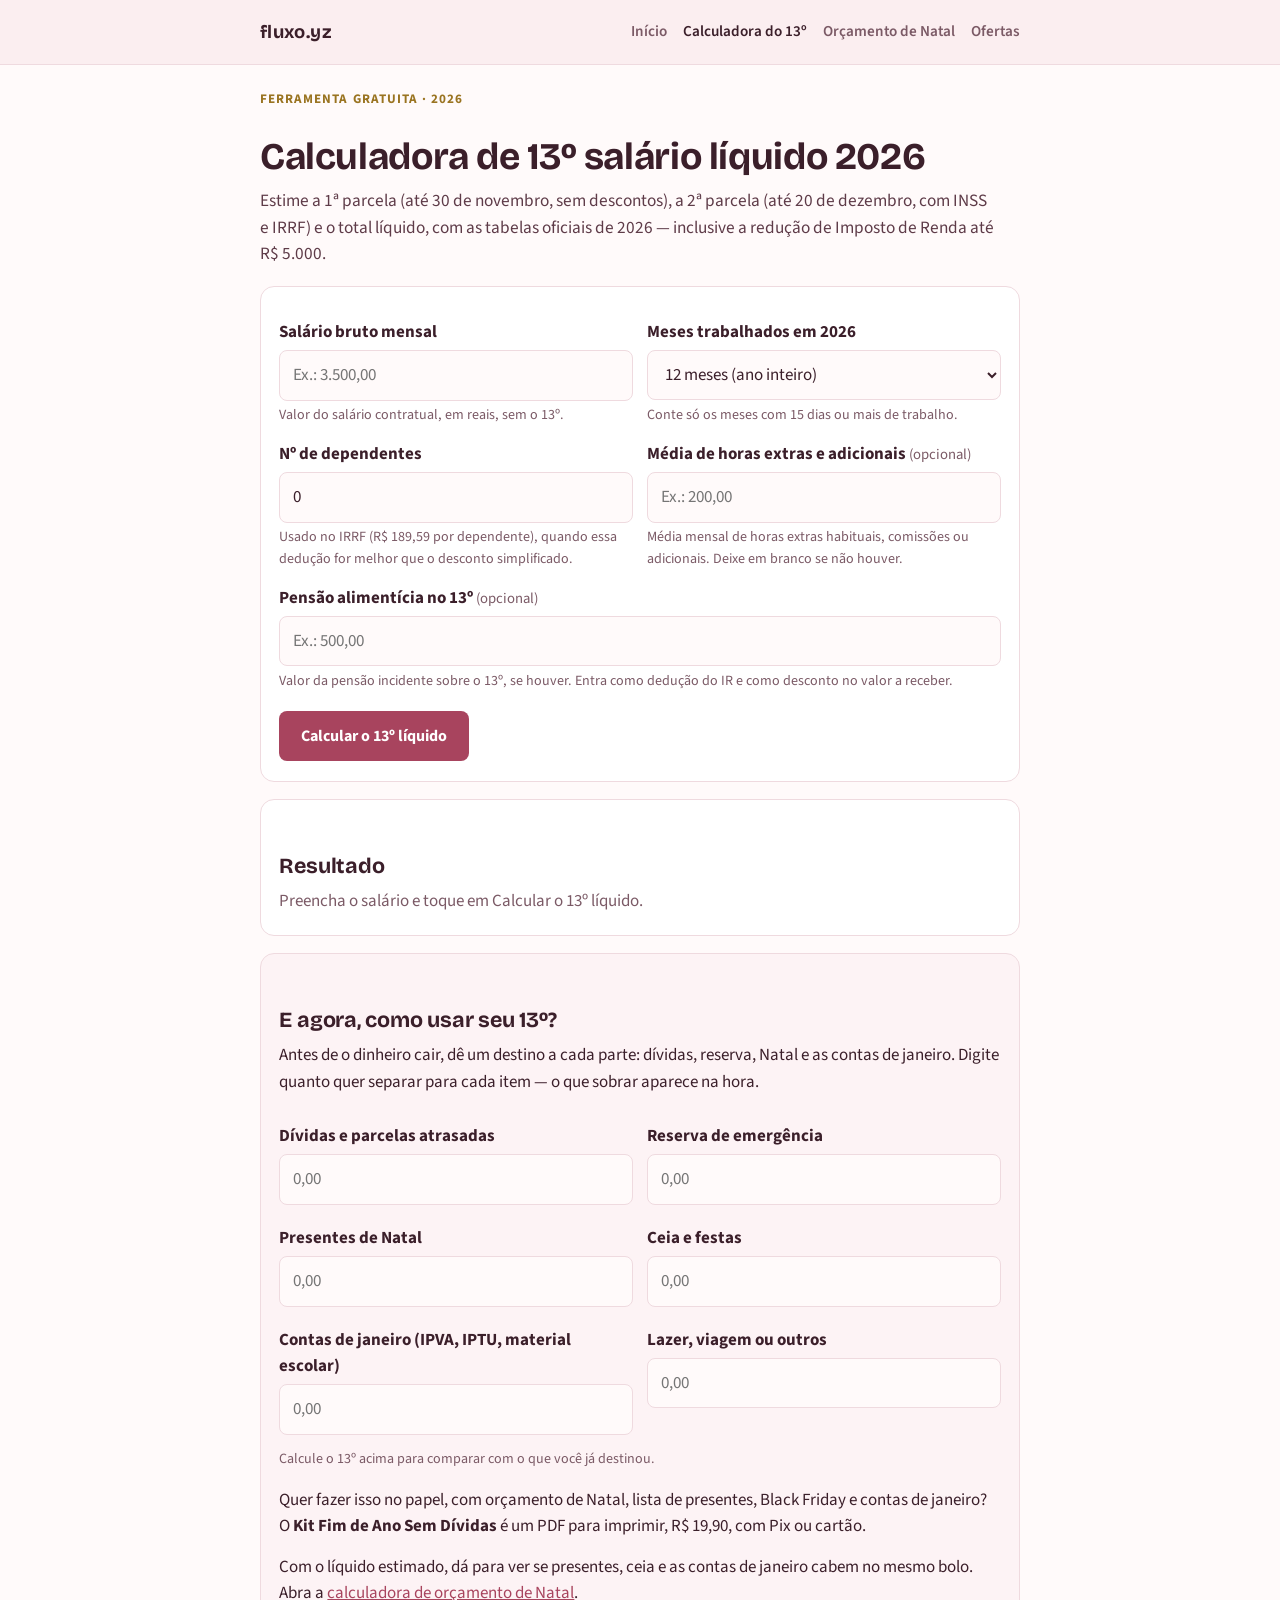
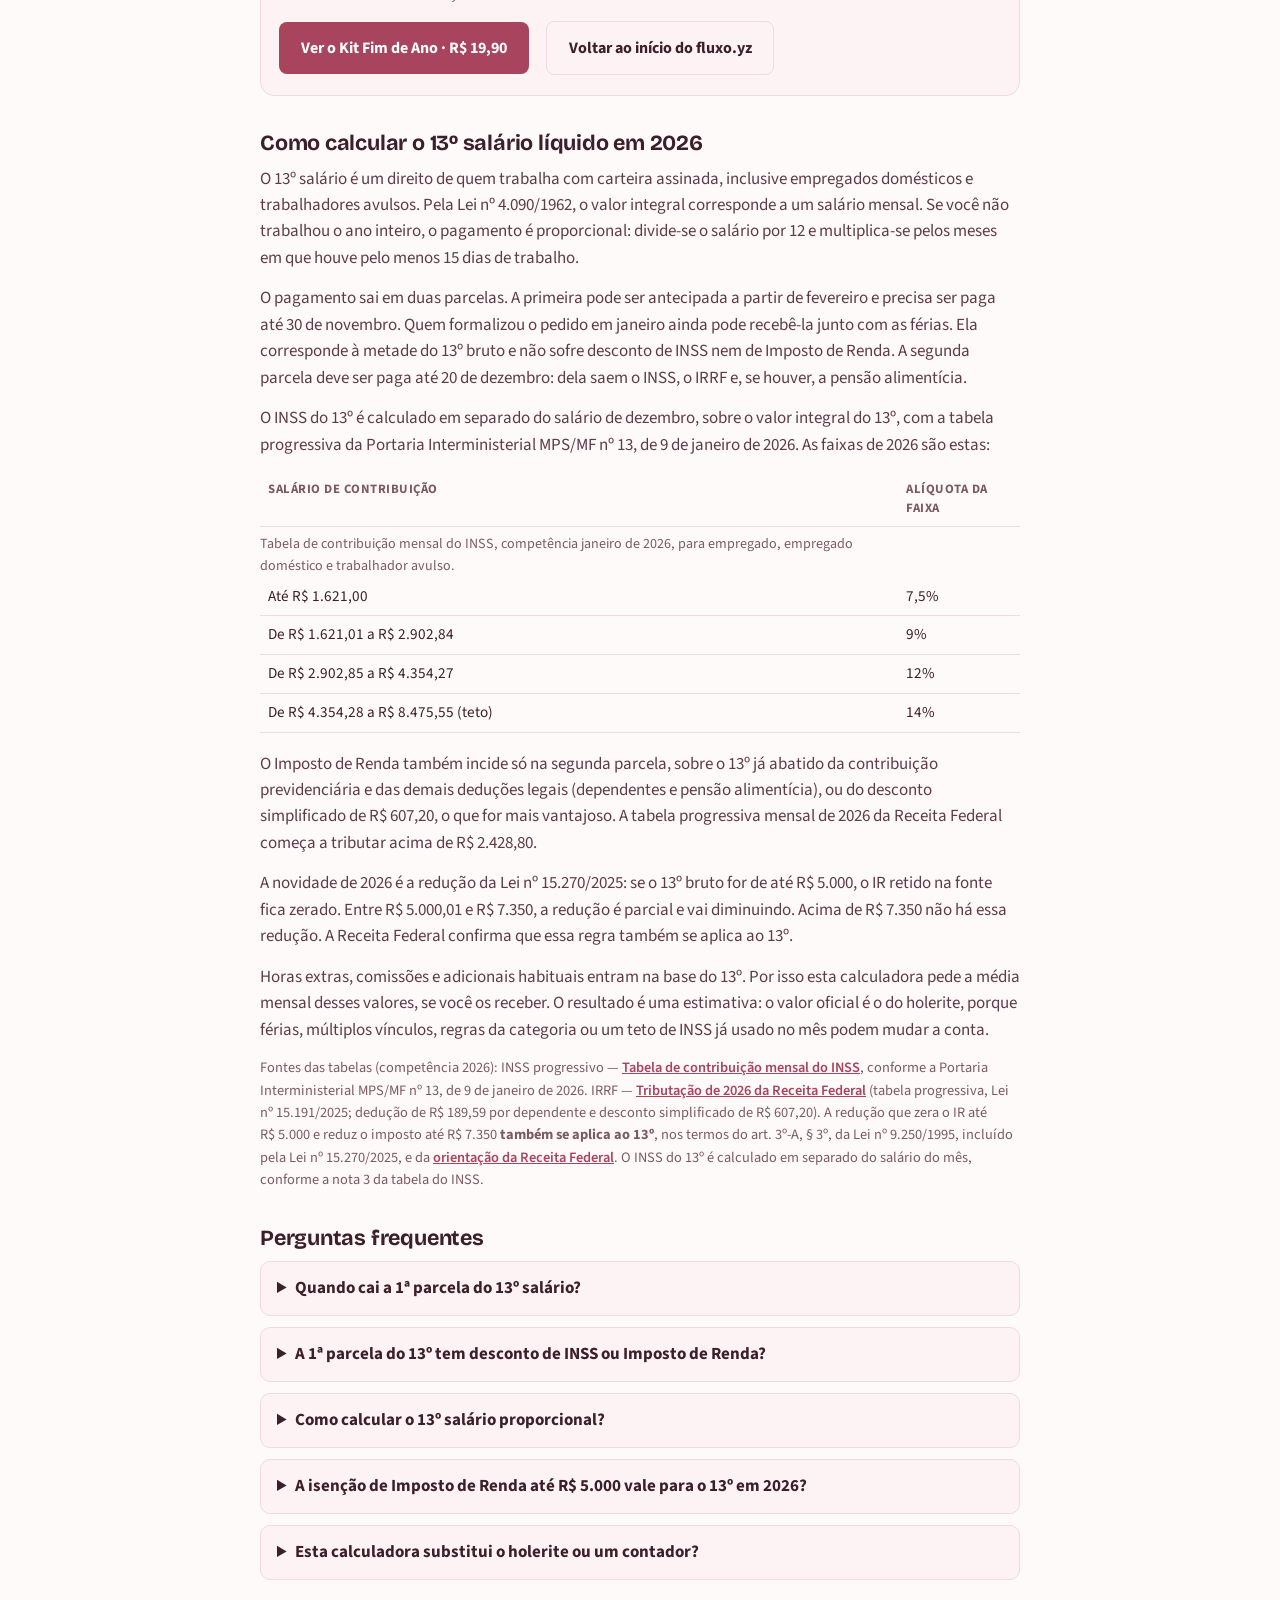
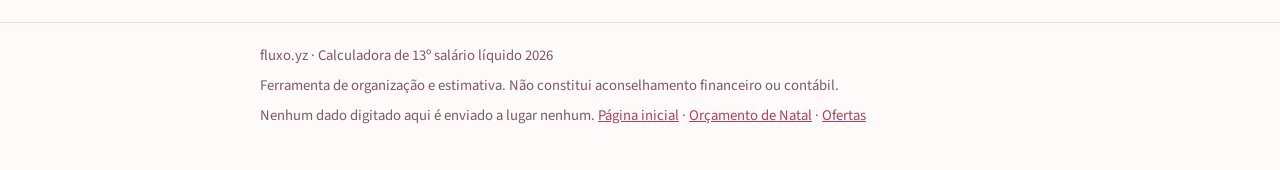
==== commit 05bb1856: "Add calculadora de orçamento de Natal 2026 Página gratuita para somar o 13º, presentes, ceia e conta" ====
--- a/fluxo-yz/calculadora-13o-salario/index.html
+++ b/fluxo-yz/calculadora-13o-salario/index.html
@@ -140,9 +140,11 @@
       font-weight: 700; font-size: 1.15rem;
       text-decoration: none; color: var(--fg); letter-spacing: 0.02em;
     }
+    nav { display: flex; flex-wrap: wrap; gap: 0.35rem 1rem; justify-content: flex-end; }
+    @media (max-width: 639px) { nav { justify-content: flex-start; } }
     nav a {
       color: var(--muted); text-decoration: none; font-weight: 600;
-      font-size: 0.95rem; margin-left: 1rem;
+      font-size: 0.95rem;
     }
     nav a[aria-current="page"] { color: var(--fg); }
     nav a:hover { color: var(--fg); }
@@ -237,6 +239,7 @@
       <nav aria-label="Principal">
         <a href="../">Início</a>
         <a href="./" aria-current="page">Calculadora do 13º</a>
+        <a href="../calculadora-orcamento-natal/">Orçamento de Natal</a>
         <a href="../ofertas/">Ofertas</a>
       </nav>
     </div>
@@ -343,6 +346,7 @@
       <div class="row" id="alloc-items"></div>
       <div id="allocres" style="margin-top:0.9rem"></div>
       <p style="margin-top:1rem">Quer fazer isso no papel, com orçamento de Natal, lista de presentes, Black Friday e contas de janeiro? O <strong>Kit Fim de Ano Sem Dívidas</strong> é um PDF para imprimir, R$&nbsp;19,90, com Pix ou cartão.</p>
+      <p>Com o líquido estimado, dá para ver se presentes, ceia e as contas de janeiro cabem no mesmo bolo. Abra a <a href="../calculadora-orcamento-natal/">calculadora de orçamento de Natal</a>.</p>
       <div class="cta-actions">
         <a class="btn" href="https://pay.kiwify.com.br/gpDDOzI?utm_source=calculadora&amp;utm_medium=site&amp;utm_campaign=13o-2026&amp;utm_content=resultado">Ver o Kit Fim de Ano · R$ 19,90</a>
         <a class="btn btn-ghost" href="../">Voltar ao início do fluxo.yz</a>
@@ -394,7 +398,7 @@
     <div class="wrap">
       <p>fluxo.yz · Calculadora de 13º salário líquido 2026</p>
       <p>Ferramenta de organização e estimativa. Não constitui aconselhamento financeiro ou contábil.</p>
-      <p>Nenhum dado digitado aqui é enviado a lugar nenhum. <a href="../">Página inicial</a> · <a href="../ofertas/">Ofertas</a></p>
+      <p>Nenhum dado digitado aqui é enviado a lugar nenhum. <a href="../">Página inicial</a> · <a href="../calculadora-orcamento-natal/">Orçamento de Natal</a> · <a href="../ofertas/">Ofertas</a></p>
     </div>
   </footer>
 
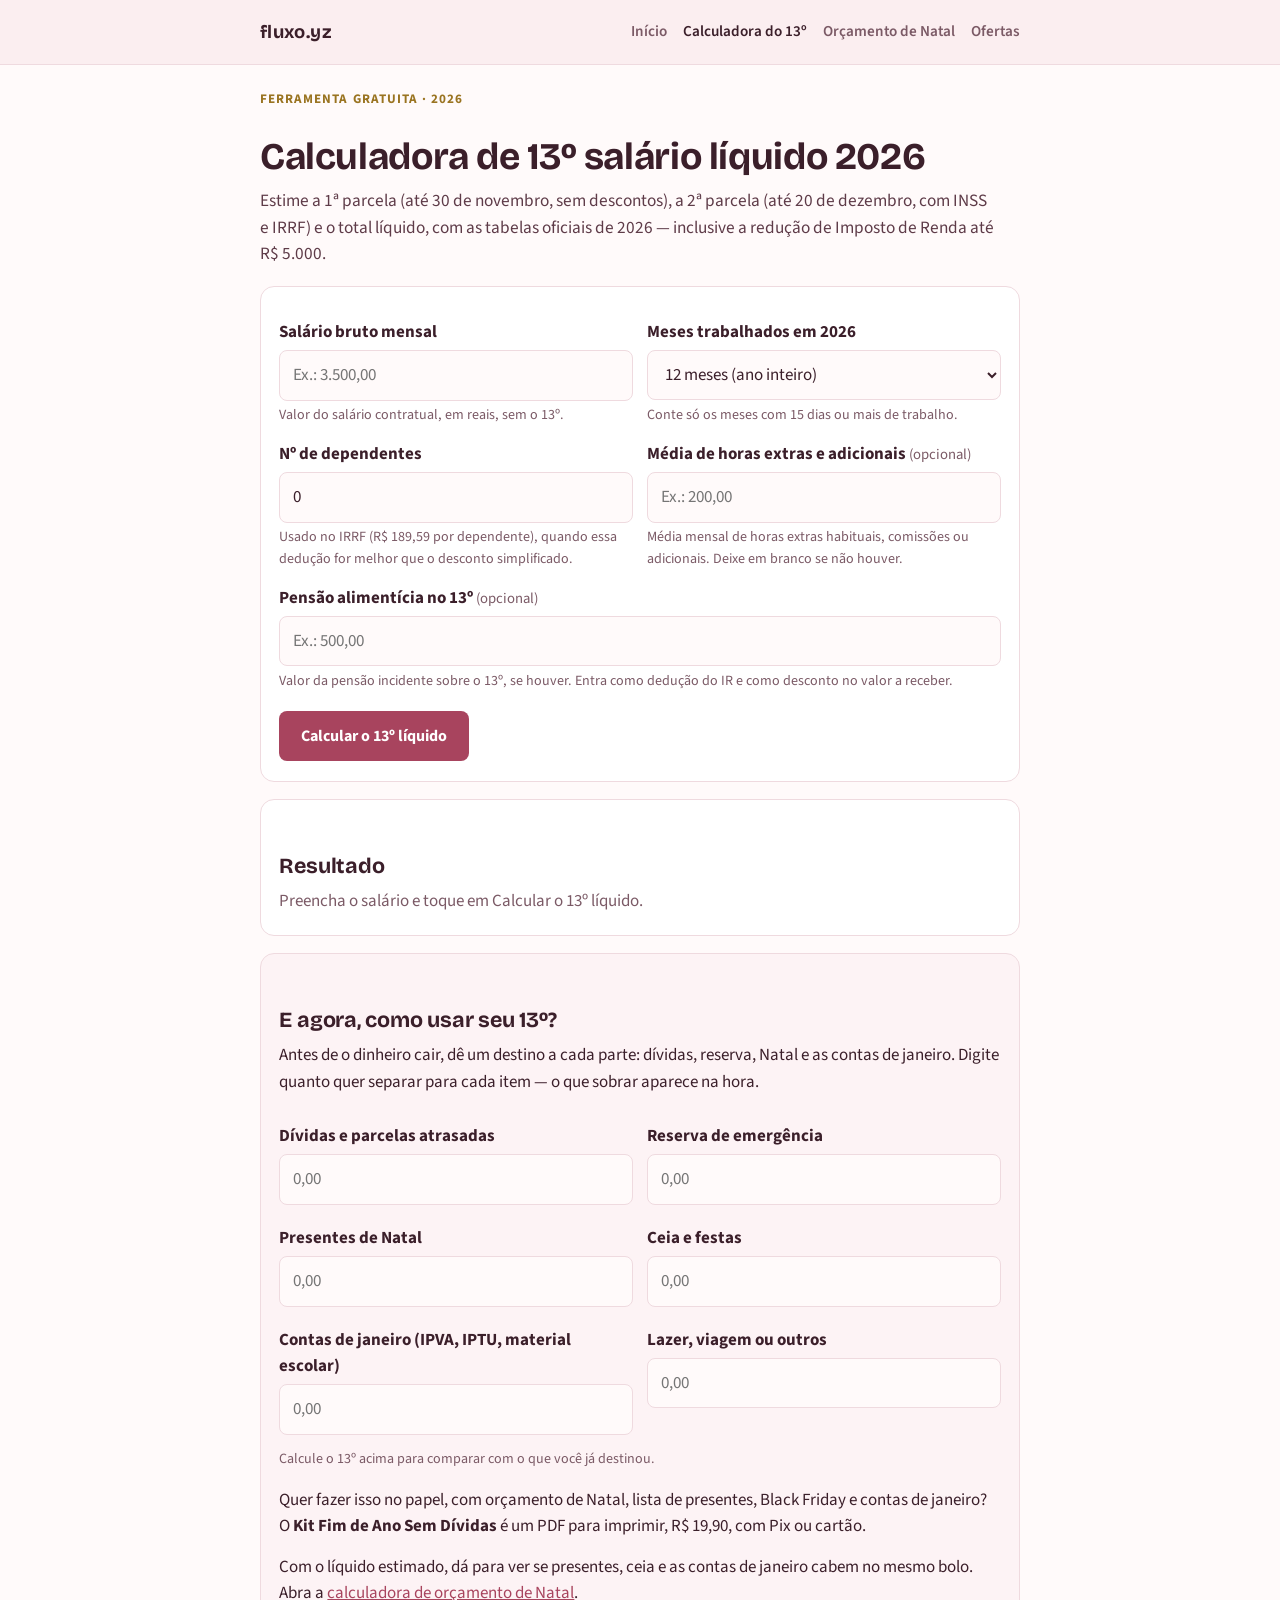
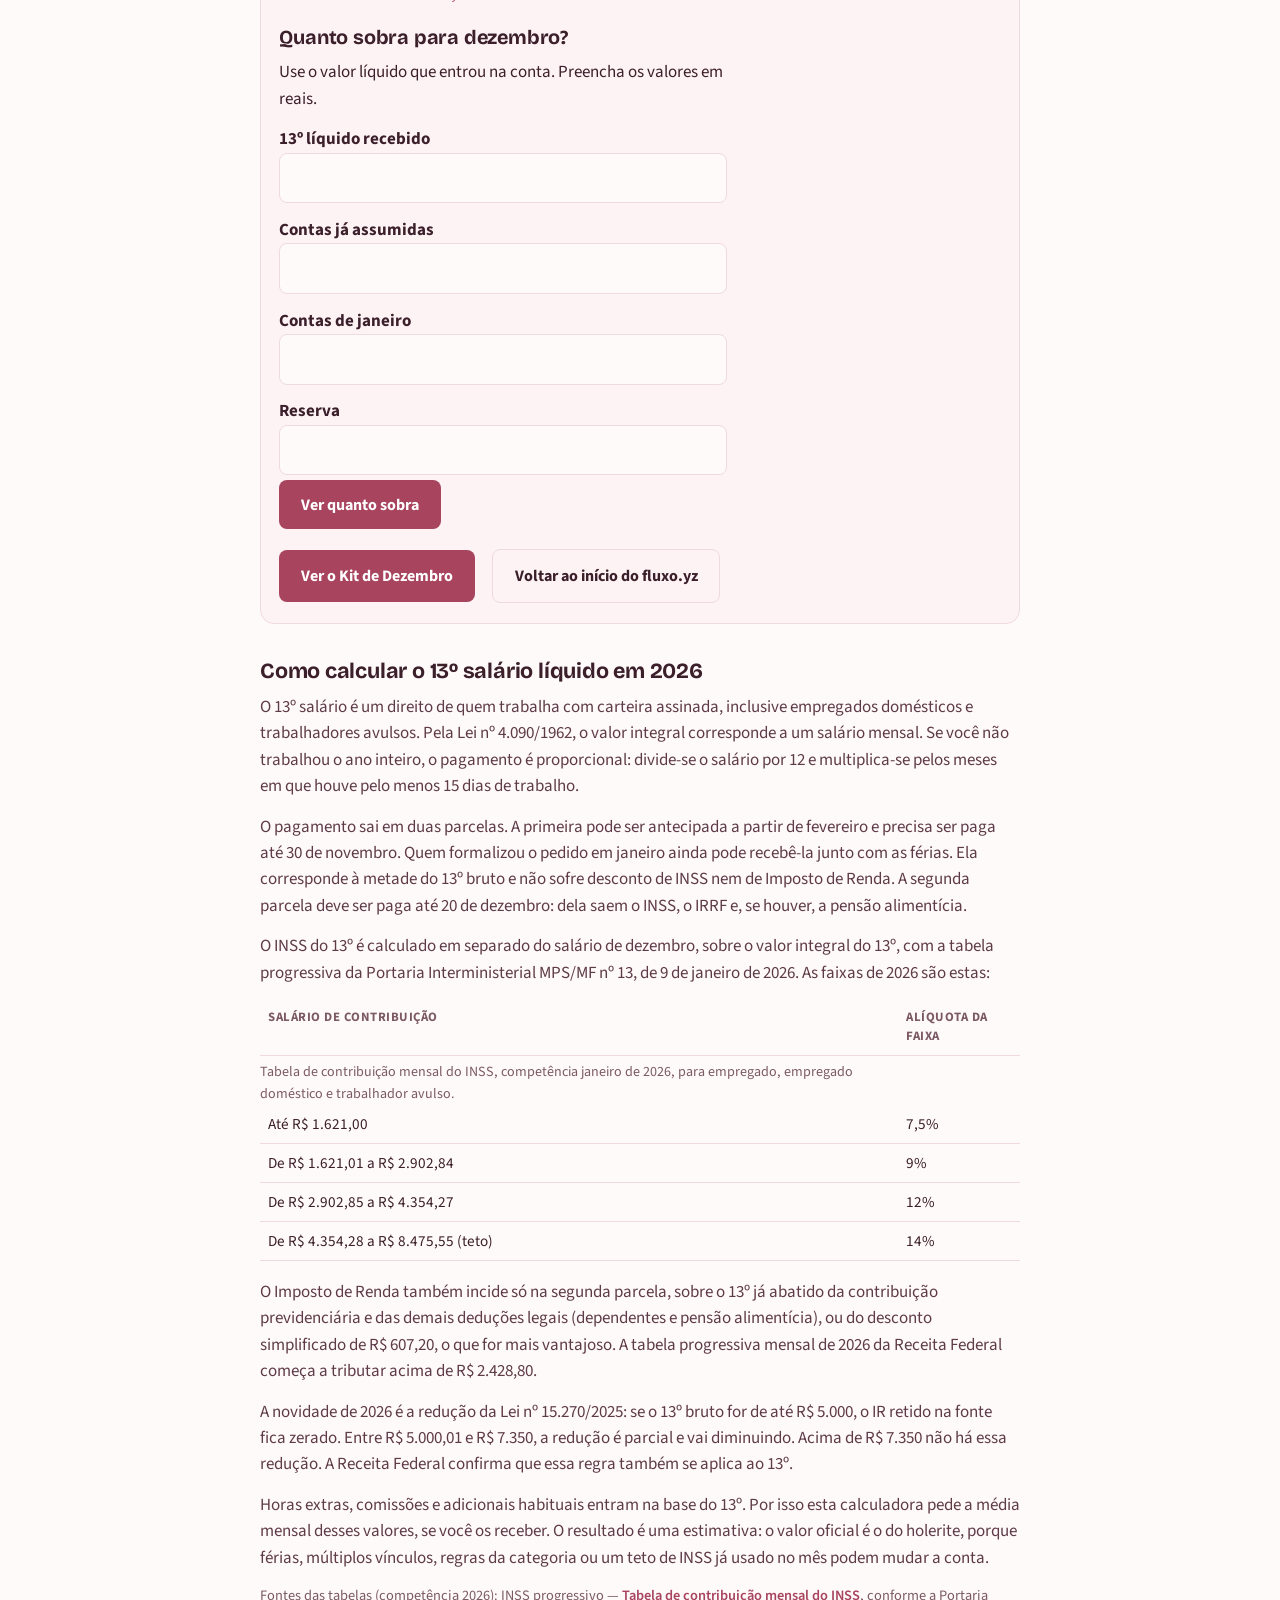
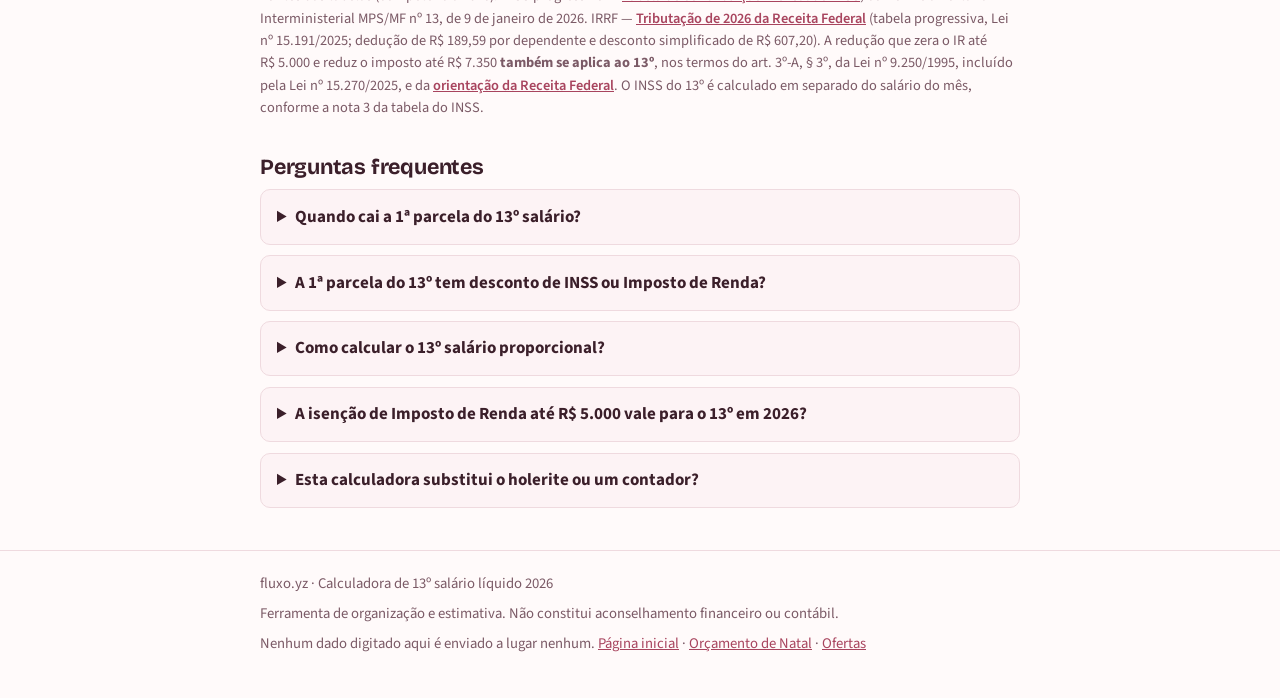
==== commit a6f45fac: "Add seasonal spending calculator and preserve campaign attribution" ====
--- a/fluxo-yz/calculadora-13o-salario/index.html
+++ b/fluxo-yz/calculadora-13o-salario/index.html
@@ -347,8 +347,18 @@
       <div id="allocres" style="margin-top:0.9rem"></div>
       <p style="margin-top:1rem">Quer fazer isso no papel, com orçamento de Natal, lista de presentes, Black Friday e contas de janeiro? O <strong>Kit Fim de Ano Sem Dívidas</strong> é um PDF para imprimir, R$&nbsp;19,90, com Pix ou cartão.</p>
       <p>Com o líquido estimado, dá para ver se presentes, ceia e as contas de janeiro cabem no mesmo bolo. Abra a <a href="../calculadora-orcamento-natal/">calculadora de orçamento de Natal</a>.</p>
+      <form id="orcamento-13" style="margin:1.25rem 0;max-width:28rem">
+        <h3>Quanto sobra para dezembro?</h3>
+        <p>Use o valor líquido que entrou na conta. Preencha os valores em reais.</p>
+        <label>13º líquido recebido <input name="recebido" type="number" min="0" step="0.01" required inputmode="decimal"></label>
+        <label>Contas já assumidas <input name="contas" type="number" min="0" step="0.01" inputmode="decimal"></label>
+        <label>Contas de janeiro <input name="janeiro" type="number" min="0" step="0.01" inputmode="decimal"></label>
+        <label>Reserva <input name="reserva" type="number" min="0" step="0.01" inputmode="decimal"></label>
+        <button type="submit" class="btn">Ver quanto sobra</button>
+        <p><output name="saldo" aria-live="polite"></output></p>
+      </form>
       <div class="cta-actions">
-        <a class="btn" href="https://pay.kiwify.com.br/gpDDOzI?utm_source=calculadora&amp;utm_medium=site&amp;utm_campaign=13o-2026&amp;utm_content=resultado">Ver o Kit Fim de Ano · R$ 19,90</a>
+        <a class="btn" id="checkout-dezembro" href="https://pay.kiwify.com.br/gpDDOzI?utm_source=calculadora&amp;utm_medium=site&amp;utm_campaign=13o-2026&amp;utm_content=resultado">Ver o Kit de Dezembro</a>
         <a class="btn btn-ghost" href="../">Voltar ao início do fluxo.yz</a>
       </div>
     </section>
@@ -664,5 +674,26 @@
     atualizarAlocacao();
   })();
   </script>
+<script>
+  const budget = document.getElementById('orcamento-13');
+  const brl = new Intl.NumberFormat('pt-BR', { style: 'currency', currency: 'BRL' });
+  budget.addEventListener('submit', (event) => {
+    event.preventDefault();
+    const fields = new FormData(budget);
+    const cents = (key) => Math.round(Number(fields.get(key) || 0) * 100);
+    const total = cents('recebido') - cents('contas') - cents('janeiro') - cents('reserva');
+    budget.elements.saldo.value = total < 0
+      ? 'Faltam ' + brl.format(-total / 100) + ' para cobrir o que você separou.'
+      : 'Sobram ' + brl.format(total / 100) + ' para dezembro.';
+  });
+  const checkout = document.getElementById('checkout-dezembro');
+  const source = new URLSearchParams(location.search);
+  const destination = new URL(checkout.href);
+  for (const key of ['utm_source', 'utm_medium', 'utm_campaign', 'utm_content']) {
+    const value = source.get(key);
+    if (value && /^[a-z0-9_-]{1,70}$/i.test(value)) destination.searchParams.set(key, value);
+  }
+  checkout.href = destination.href;
+</script>
 </body>
 </html>
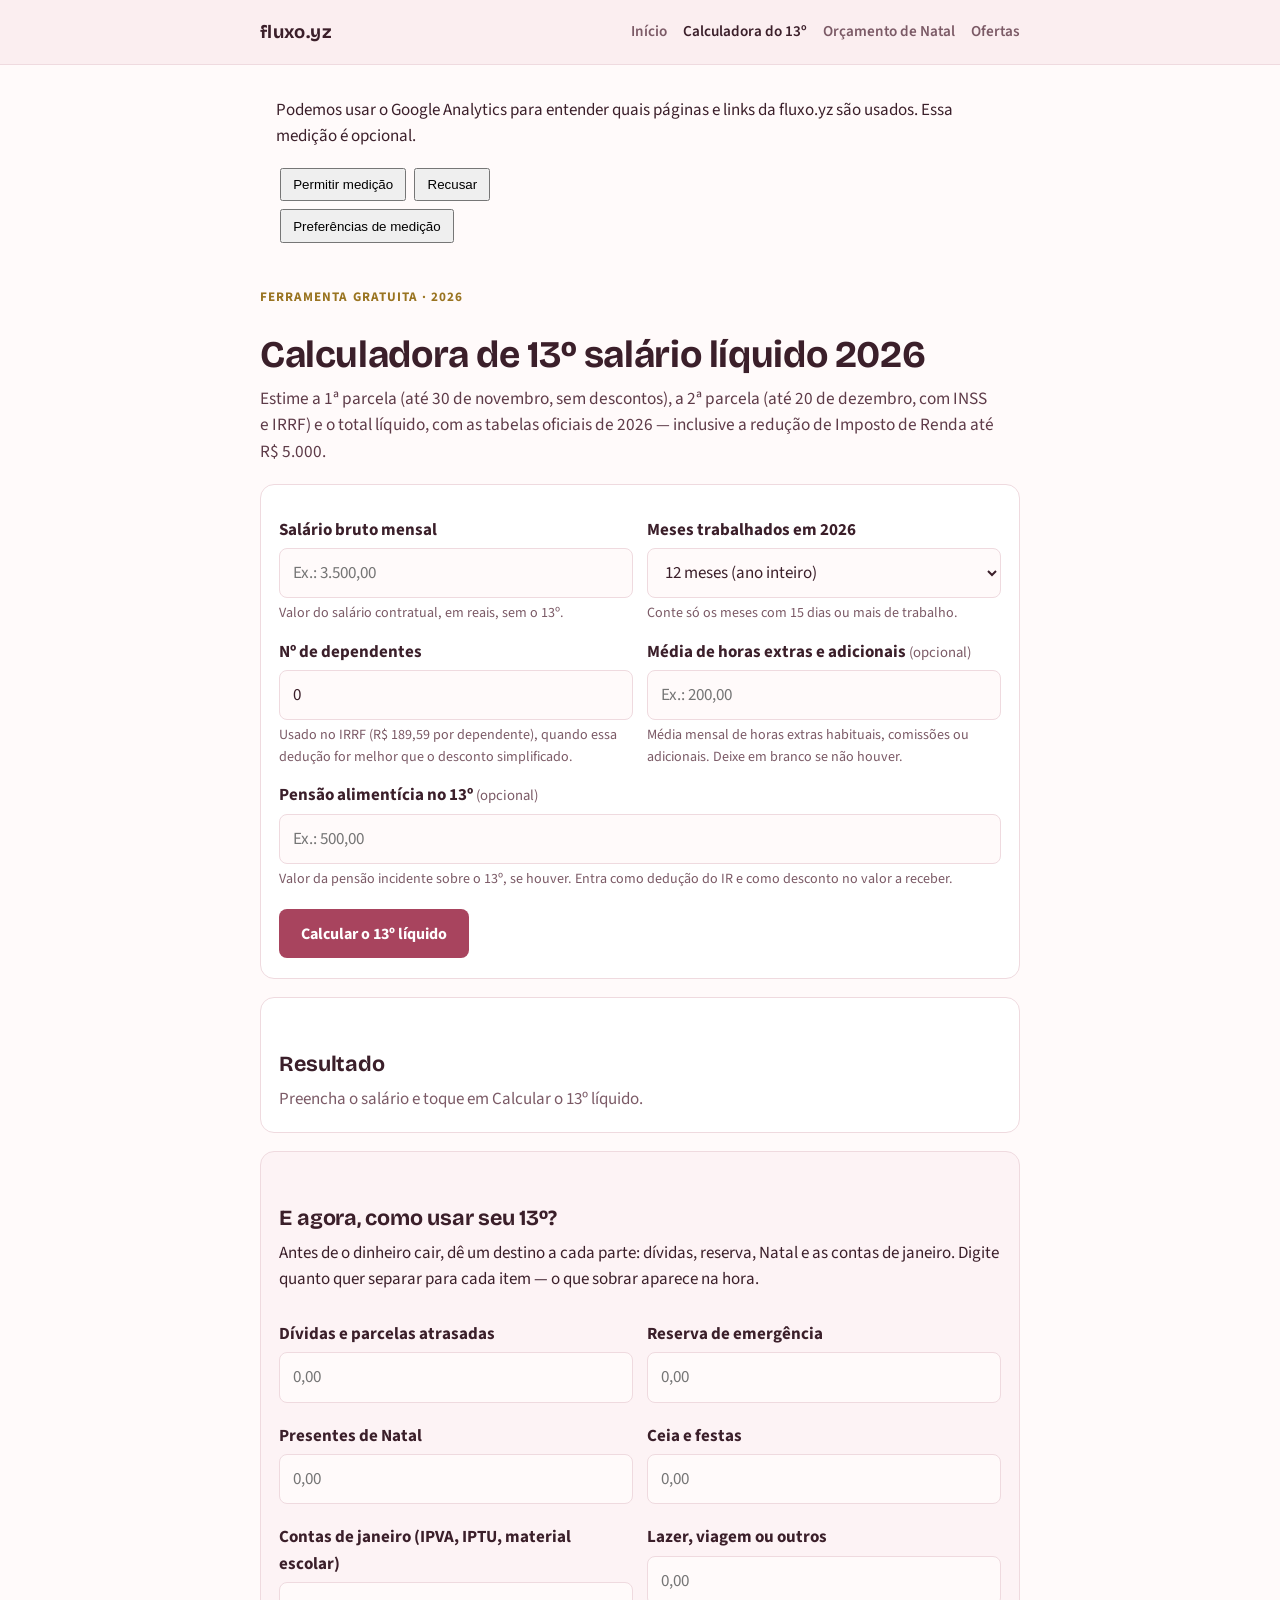
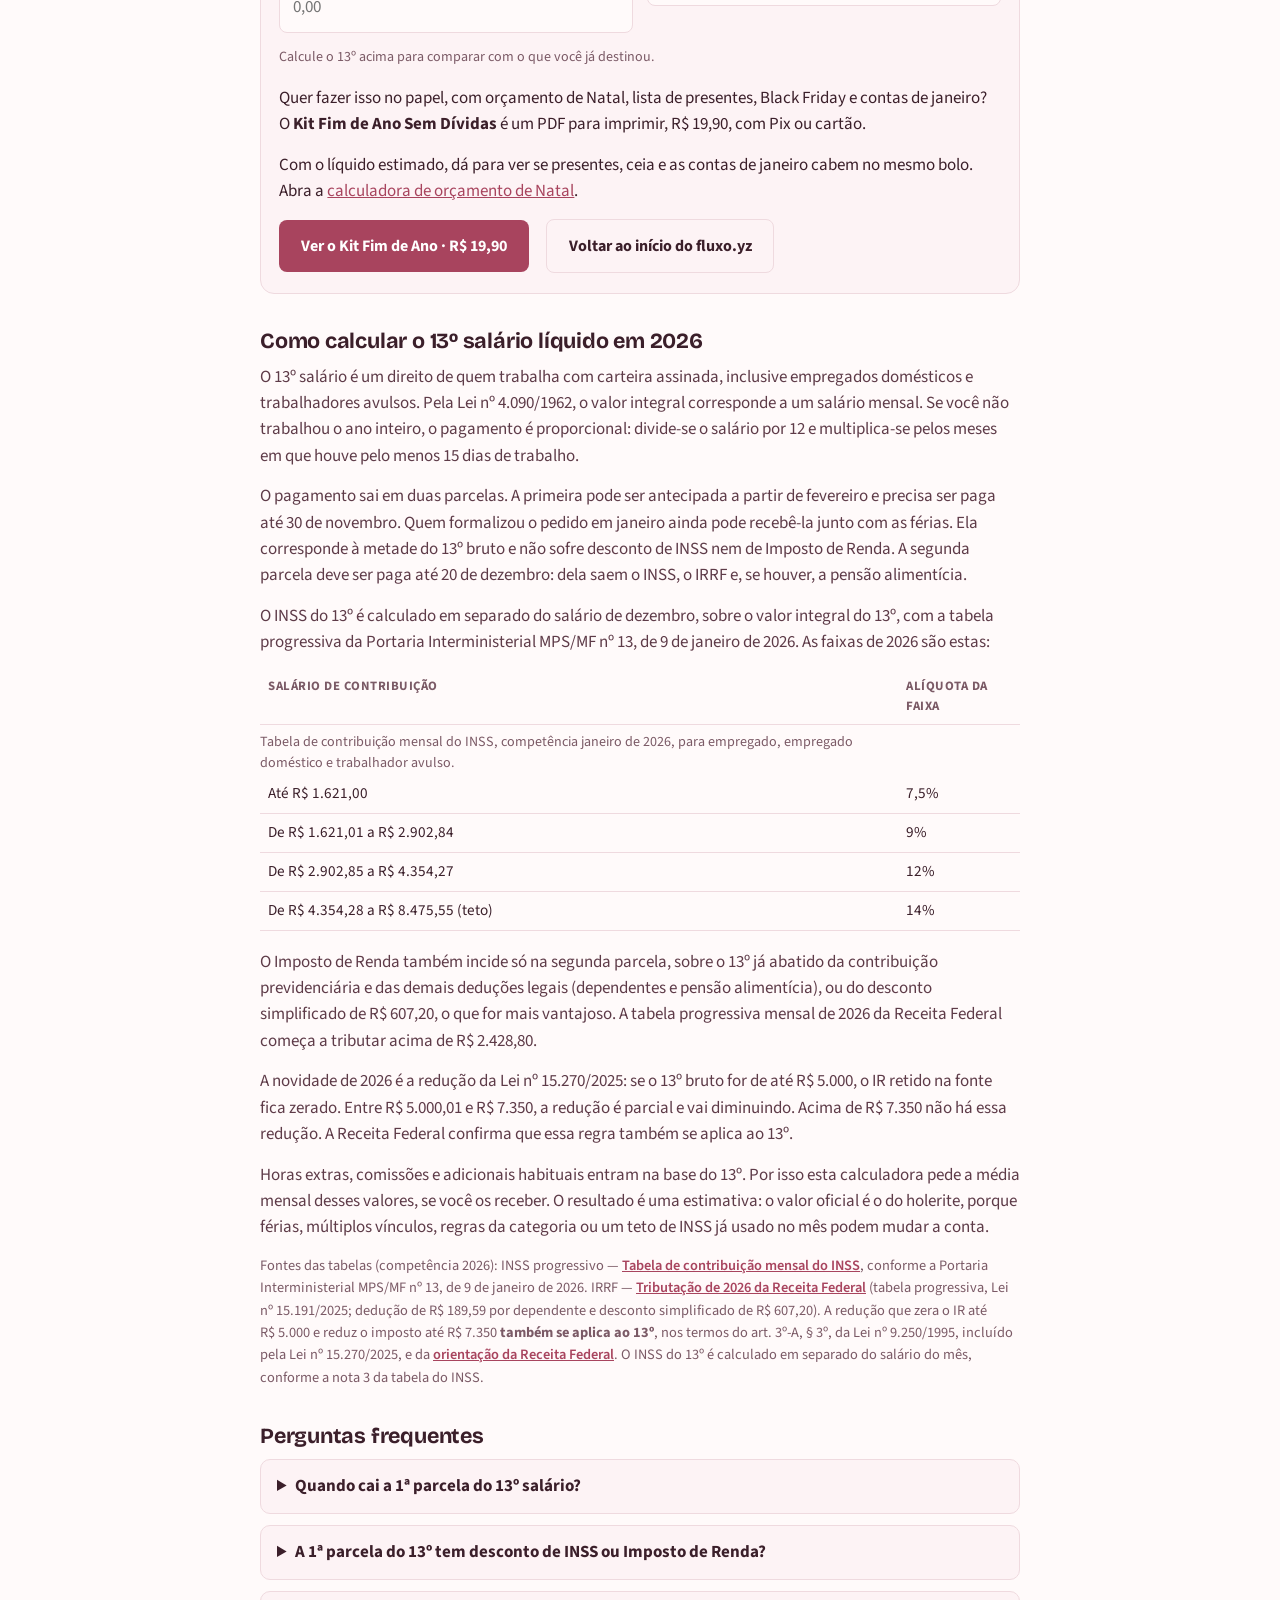
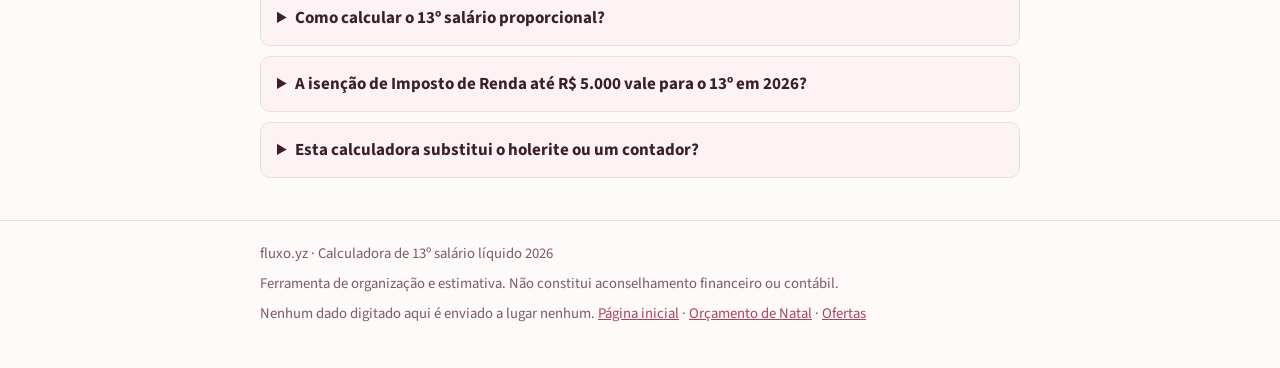
==== commit 3f7dc21f: "Install consent-based Fluxo YZ Analytics across storefront and calculators" ====
--- a/fluxo-yz/calculadora-13o-salario/index.html
+++ b/fluxo-yz/calculadora-13o-salario/index.html
@@ -230,6 +230,7 @@
     }
     footer p { margin: 0 0 0.45rem; }
   </style>
+<script defer src="../assets/analytics.js"></script>
 </head>
 <body>
   <a class="skip" href="#conteudo">Ir para o conteúdo</a>
@@ -347,18 +348,8 @@
       <div id="allocres" style="margin-top:0.9rem"></div>
       <p style="margin-top:1rem">Quer fazer isso no papel, com orçamento de Natal, lista de presentes, Black Friday e contas de janeiro? O <strong>Kit Fim de Ano Sem Dívidas</strong> é um PDF para imprimir, R$&nbsp;19,90, com Pix ou cartão.</p>
       <p>Com o líquido estimado, dá para ver se presentes, ceia e as contas de janeiro cabem no mesmo bolo. Abra a <a href="../calculadora-orcamento-natal/">calculadora de orçamento de Natal</a>.</p>
-      <form id="orcamento-13" style="margin:1.25rem 0;max-width:28rem">
-        <h3>Quanto sobra para dezembro?</h3>
-        <p>Use o valor líquido que entrou na conta. Preencha os valores em reais.</p>
-        <label>13º líquido recebido <input name="recebido" type="number" min="0" step="0.01" required inputmode="decimal"></label>
-        <label>Contas já assumidas <input name="contas" type="number" min="0" step="0.01" inputmode="decimal"></label>
-        <label>Contas de janeiro <input name="janeiro" type="number" min="0" step="0.01" inputmode="decimal"></label>
-        <label>Reserva <input name="reserva" type="number" min="0" step="0.01" inputmode="decimal"></label>
-        <button type="submit" class="btn">Ver quanto sobra</button>
-        <p><output name="saldo" aria-live="polite"></output></p>
-      </form>
       <div class="cta-actions">
-        <a class="btn" id="checkout-dezembro" href="https://pay.kiwify.com.br/gpDDOzI?utm_source=calculadora&amp;utm_medium=site&amp;utm_campaign=13o-2026&amp;utm_content=resultado">Ver o Kit de Dezembro</a>
+        <a class="btn" href="https://pay.kiwify.com.br/gpDDOzI?utm_source=calculadora&amp;utm_medium=site&amp;utm_campaign=13o-2026&amp;utm_content=resultado">Ver o Kit Fim de Ano · R$ 19,90</a>
         <a class="btn btn-ghost" href="../">Voltar ao início do fluxo.yz</a>
       </div>
     </section>
@@ -674,26 +665,5 @@
     atualizarAlocacao();
   })();
   </script>
-<script>
-  const budget = document.getElementById('orcamento-13');
-  const brl = new Intl.NumberFormat('pt-BR', { style: 'currency', currency: 'BRL' });
-  budget.addEventListener('submit', (event) => {
-    event.preventDefault();
-    const fields = new FormData(budget);
-    const cents = (key) => Math.round(Number(fields.get(key) || 0) * 100);
-    const total = cents('recebido') - cents('contas') - cents('janeiro') - cents('reserva');
-    budget.elements.saldo.value = total < 0
-      ? 'Faltam ' + brl.format(-total / 100) + ' para cobrir o que você separou.'
-      : 'Sobram ' + brl.format(total / 100) + ' para dezembro.';
-  });
-  const checkout = document.getElementById('checkout-dezembro');
-  const source = new URLSearchParams(location.search);
-  const destination = new URL(checkout.href);
-  for (const key of ['utm_source', 'utm_medium', 'utm_campaign', 'utm_content']) {
-    const value = source.get(key);
-    if (value && /^[a-z0-9_-]{1,70}$/i.test(value)) destination.searchParams.set(key, value);
-  }
-  checkout.href = destination.href;
-</script>
 </body>
 </html>
